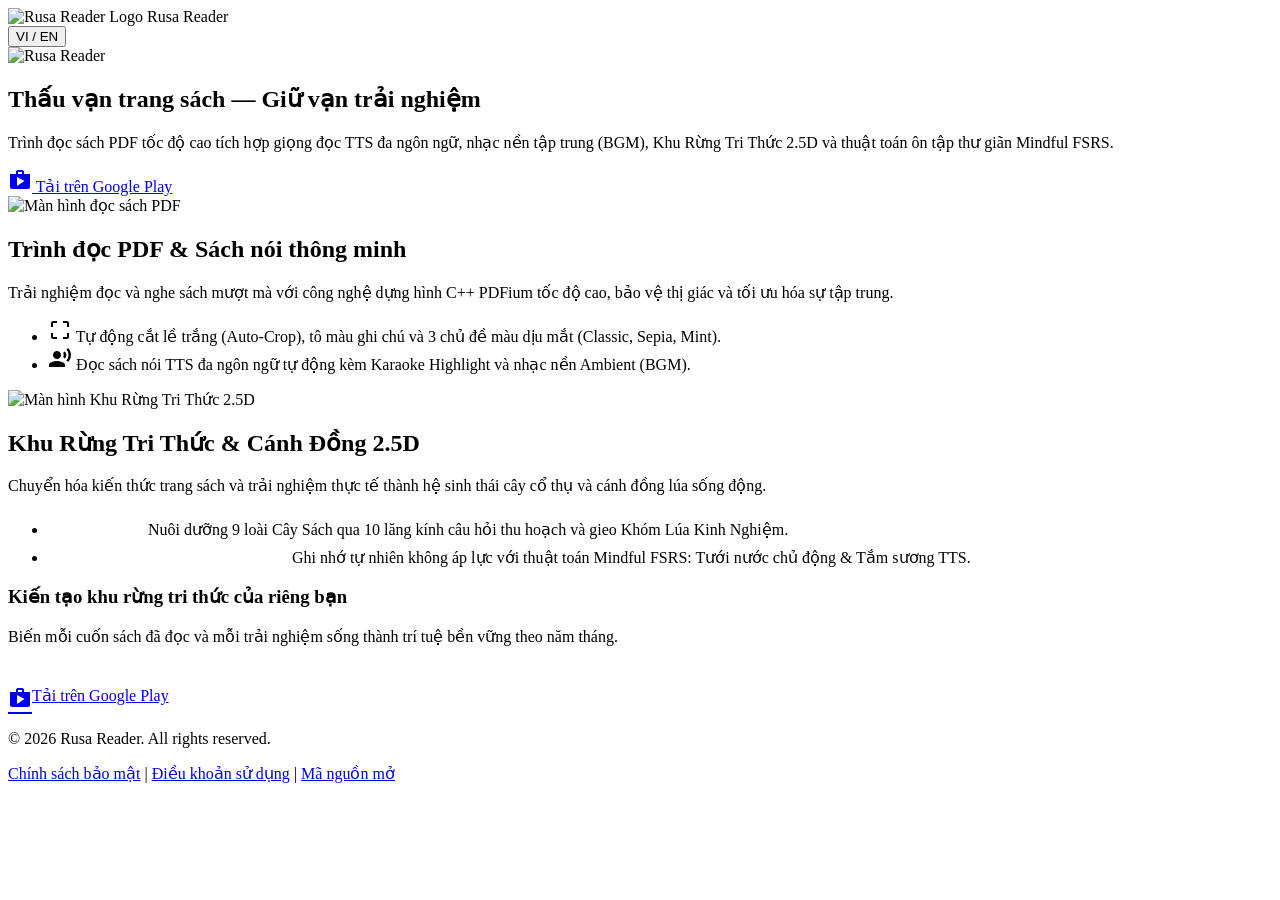
==== index.html @ 5cd7f77a "Create index.html" ====
<!DOCTYPE html>
<html lang="vi">
<head>
    <meta charset="UTF-8">
    <meta name="viewport" content="width=device-width, initial-scale=1.0">
    <meta name="description" content="Rusa Reader - Trình đọc sách PDF thông minh kết hợp TTS đa ngôn ngữ, Khu Rừng Tri Thức 2.5D và thuật toán ghi nhớ Mindful FSRS.">
    <title>Rusa Reader - Thấu vạn trang sách, Giữ vạn trải nghiệm</title>
    <!-- Icon ứng dụng Rusa Reader -->
    <link rel="icon" type="image/png" href="logo.png">
    <link href="https://fonts.googleapis.com/css2?family=Roboto:wght@300;400;500;700&display=swap" rel="stylesheet">
    <link href="https://fonts.googleapis.com/icon?family=Material+Icons" rel="stylesheet">
    <link rel="stylesheet" href="style.css">
</head>
<body>
    <div class="toolbar">
        <div class="toolbar-logo">
            <img src="logo.png" alt="Rusa Reader Logo">
            Rusa Reader
        </div>
        <div class="toolbar-actions">
            <button class="lang-btn" id="langToggle" onclick="toggleLanguage()">VI / EN</button>
        </div>
    </div>

    <section class="hero-section">
        <div class="hero-content">
            <img src="logo.png" alt="Rusa Reader" class="hero-logo">
            <h1 class="hero-slogan" data-i18n="slogan">Thấu vạn trang sách — Giữ vạn trải nghiệm</h1>
            <p class="hero-subtitle" data-i18n="hero_desc">Trình đọc sách PDF tốc độ cao tích hợp giọng đọc TTS đa ngôn ngữ, nhạc nền tập trung (BGM), Khu Rừng Tri Thức 2.5D và thuật toán ôn tập thư giãn Mindful FSRS.</p>
            <a href="https://play.google.com/store/apps/details?id=com.lathedo.rusareader" class="playstore-btn" target="_blank">
                <i class="material-icons">shop</i>
                <span data-i18n="download">Tải trên Google Play</span>
            </a>
        </div>
    </section>

    <section class="feature-section bg-white">
        <div class="container-inner layout-zigzag">
            <div class="feature-visual">
                <div class="mockup-shape">
                    <div class="device-frame">
                        <img src="reader.png" alt="Màn hình đọc sách PDF" title="Giao diện Rusa Reader">
                    </div>
                </div>
            </div>
            <div class="feature-text">
                <h2 class="feature-title" data-i18n="box1_title">Trình đọc PDF & Sách nói thông minh</h2>
                <p class="feature-desc" data-i18n="box1_desc">
                    Trải nghiệm đọc và nghe sách mượt mà với công nghệ dựng hình C++ PDFium tốc độ cao, bảo vệ thị giác và tối ưu hóa sự tập trung.
                </p>
                <ul class="feature-list mt-4">
                    <li>
                        <i class="material-icons accent-icon">crop_free</i>
                        <span data-i18n="icon_crop">Tự động cắt lề trắng (Auto-Crop), tô màu ghi chú và 3 chủ đề màu dịu mắt (Classic, Sepia, Mint).</span>
                    </li>
                    <li>
                        <i class="material-icons accent-icon">record_voice_over</i>
                        <span data-i18n="icon_tts">Đọc sách nói TTS đa ngôn ngữ tự động kèm Karaoke Highlight và nhạc nền Ambient (BGM).</span>
                    </li>
                </ul>
            </div>
        </div>
    </section>

    <section class="feature-section bg-alt">
        <div class="container-inner layout-zigzag reverse">
            <div class="feature-visual">
                <div class="mockup-shape">
                    <div class="device-frame">
                        <img src="forest.png" alt="Màn hình Khu Rừng Tri Thức 2.5D">
                    </div>
                </div>
            </div>
            <div class="feature-text">
                <h2 class="feature-title" data-i18n="box2_title">Khu Rừng Tri Thức & Cánh Đồng 2.5D</h2>
                <p class="feature-desc" data-i18n="box2_desc">
                    Chuyển hóa kiến thức trang sách và trải nghiệm thực tế thành hệ sinh thái cây cổ thụ và cánh đồng lúa sống động.
                </p>
                <ul class="feature-list mt-4">
                    <li>
                        <i class="material-icons accent-icon">park</i>
                        <span data-i18n="icon_forest">Nuôi dưỡng 9 loài Cây Sách qua 10 lăng kính câu hỏi thu hoạch và gieo Khóm Lúa Kinh Nghiệm.</span>
                    </li>
                    <li>
                        <i class="material-icons accent-icon">psychology</i>
                        <span data-i18n="icon_fsrs">Ghi nhớ tự nhiên không áp lực với thuật toán Mindful FSRS: Tưới nước chủ động & Tắm sương TTS.</span>
                    </li>
                </ul>
            </div>
        </div>
    </section>

    <section class="cta-section">
        <div class="super__free">
            <h3 class="super__free-h3" data-i18n="free_title">Kiến tạo khu rừng tri thức của riêng bạn</h3>
            <p class="super__free-description" data-i18n="free_desc">
                Biến mỗi cuốn sách đã đọc và mỗi trải nghiệm sống thành trí tuệ bền vững theo năm tháng.
            </p>
            <a href="https://play.google.com/store/apps/details?id=com.lathedo.rusareader" class="playstore-btn mt-4" target="_blank" style="margin-top: 24px; display: inline-flex;">
                <i class="material-icons">shop</i>
                <span data-i18n="download_cta">Tải trên Google Play</span>
            </a>
        </div>
    </section>

    <div class="footer">
        <p>&copy; 2026 Rusa Reader. All rights reserved.</p>
        <a href="policy_vi.html" id="link-policy" data-i18n="policy">Chính sách bảo mật</a> |
        <a href="terms_vi.html" id="link-terms" data-i18n="terms">Điều khoản sử dụng</a> |
        <a href="licenses_vi.html" id="link-licenses" data-i18n="licenses">Mã nguồn mở</a>
    </div>

    <script src="script.js"></script>
</body>
</html>
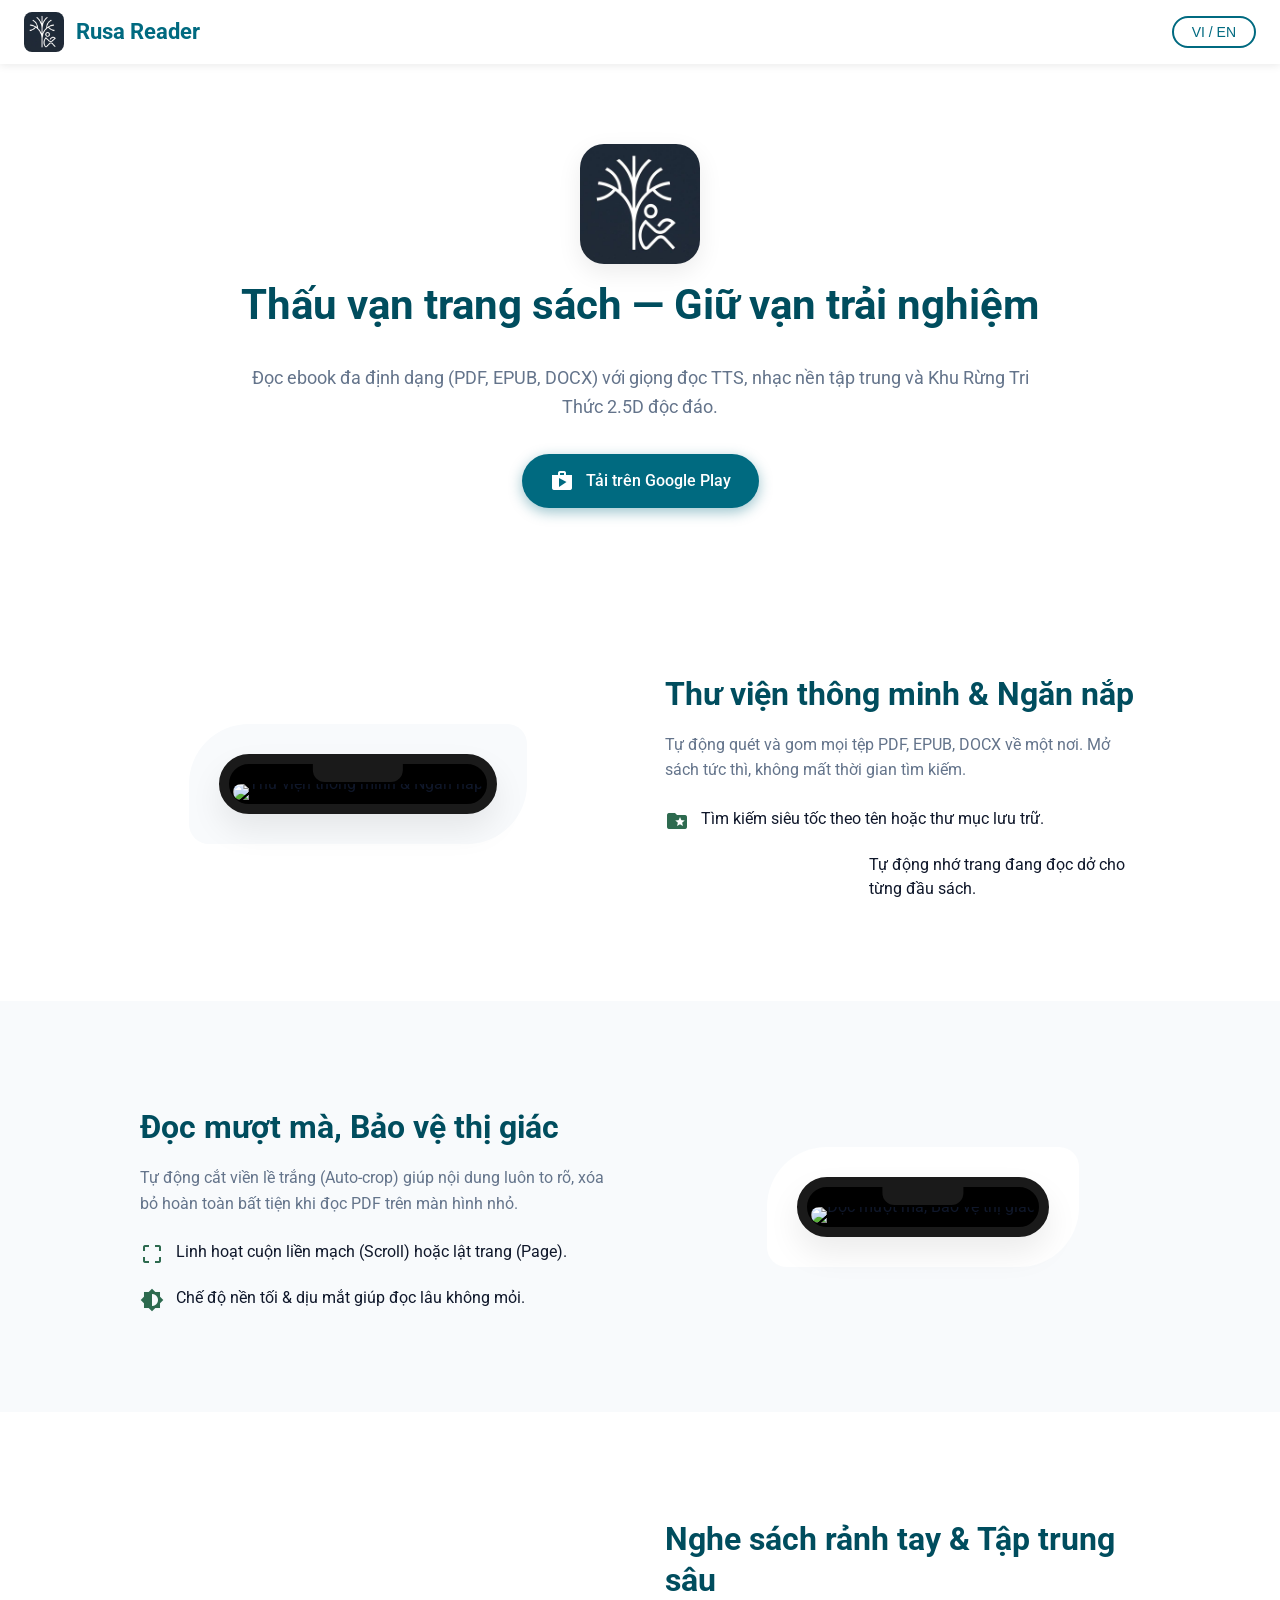
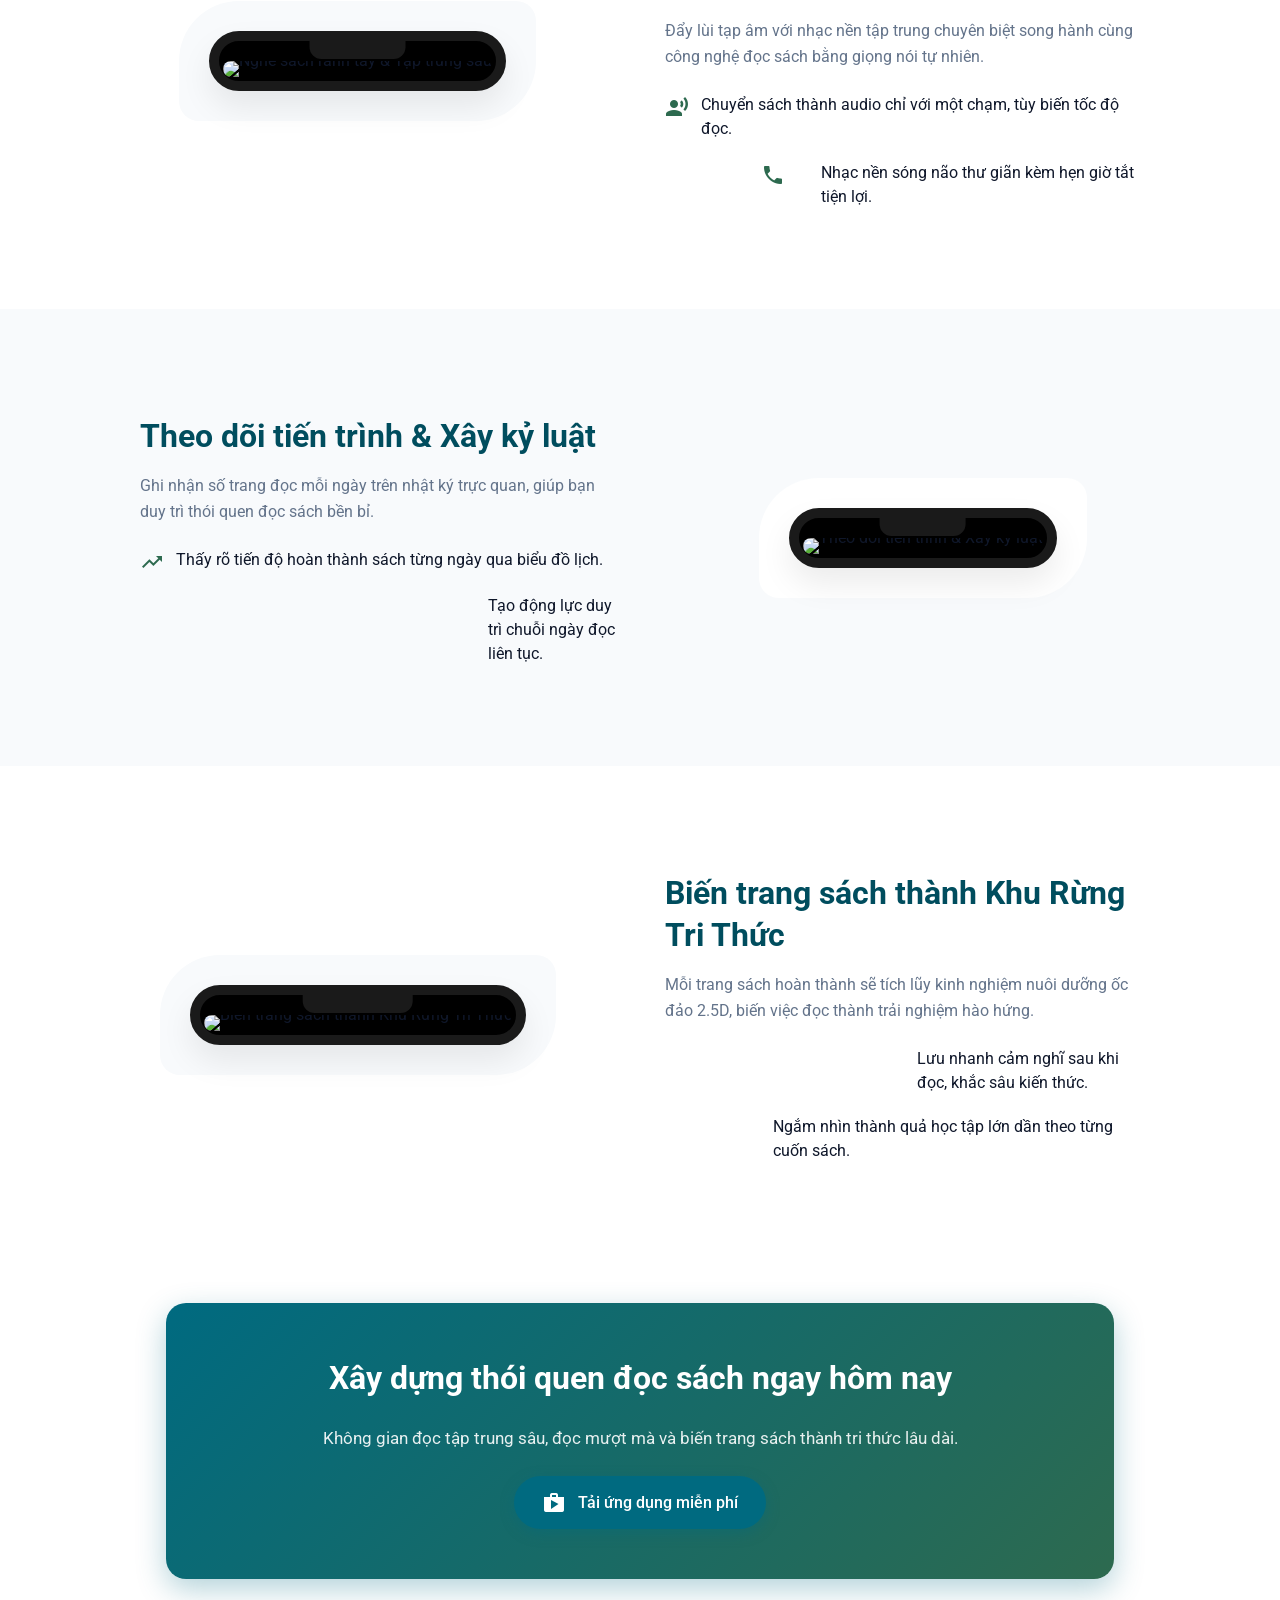
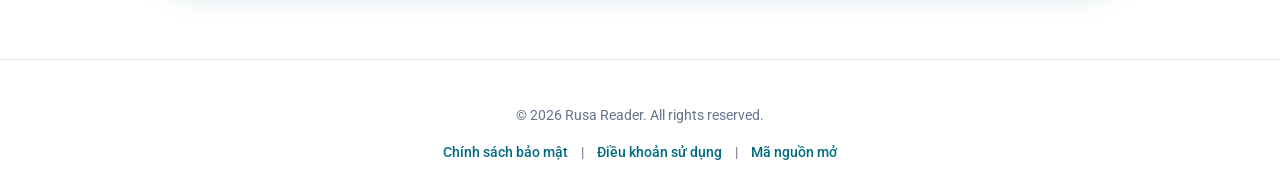
==== commit 8eab1573: "Update index.html" ====
--- a/index.html
+++ b/index.html
@@ -3,113 +3,201 @@
 <head>
     <meta charset="UTF-8">
     <meta name="viewport" content="width=device-width, initial-scale=1.0">
-    <meta name="description" content="Rusa Reader - Trình đọc sách PDF thông minh kết hợp TTS đa ngôn ngữ, Khu Rừng Tri Thức 2.5D và thuật toán ghi nhớ Mindful FSRS.">
+    <meta name="description" content="Rusa Reader - Trình đọc ebook thông minh hỗ trợ PDF, EPUB, DOCX kết hợp TTS, nhạc nền tập trung và Khu Rừng Tri Thức.">
     <title>Rusa Reader - Thấu vạn trang sách, Giữ vạn trải nghiệm</title>
-    <!-- Icon ứng dụng Rusa Reader -->
     <link rel="icon" type="image/png" href="logo.png">
     <link href="https://fonts.googleapis.com/css2?family=Roboto:wght@300;400;500;700&display=swap" rel="stylesheet">
     <link href="https://fonts.googleapis.com/icon?family=Material+Icons" rel="stylesheet">
     <link rel="stylesheet" href="style.css">
 </head>
 <body>
-    <div class="toolbar">
-        <div class="toolbar-logo">
-            <img src="logo.png" alt="Rusa Reader Logo">
-            Rusa Reader
-        </div>
-        <div class="toolbar-actions">
-            <button class="lang-btn" id="langToggle" onclick="toggleLanguage()">VI / EN</button>
-        </div>
-    </div>
-
-    <section class="hero-section">
-        <div class="hero-content">
-            <img src="logo.png" alt="Rusa Reader" class="hero-logo">
-            <h1 class="hero-slogan" data-i18n="slogan">Thấu vạn trang sách — Giữ vạn trải nghiệm</h1>
-            <p class="hero-subtitle" data-i18n="hero_desc">Trình đọc sách PDF tốc độ cao tích hợp giọng đọc TTS đa ngôn ngữ, nhạc nền tập trung (BGM), Khu Rừng Tri Thức 2.5D và thuật toán ôn tập thư giãn Mindful FSRS.</p>
-            <a href="https://play.google.com/store/apps/details?id=com.lathedo.rusareader" class="playstore-btn" target="_blank">
-                <i class="material-icons">shop</i>
-                <span data-i18n="download">Tải trên Google Play</span>
-            </a>
-        </div>
-    </section>
-
-    <section class="feature-section bg-white">
-        <div class="container-inner layout-zigzag">
-            <div class="feature-visual">
-                <div class="mockup-shape">
-                    <div class="device-frame">
-                        <img src="reader.png" alt="Màn hình đọc sách PDF" title="Giao diện Rusa Reader">
-                    </div>
-                </div>
-            </div>
-            <div class="feature-text">
-                <h2 class="feature-title" data-i18n="box1_title">Trình đọc PDF & Sách nói thông minh</h2>
-                <p class="feature-desc" data-i18n="box1_desc">
-                    Trải nghiệm đọc và nghe sách mượt mà với công nghệ dựng hình C++ PDFium tốc độ cao, bảo vệ thị giác và tối ưu hóa sự tập trung.
-                </p>
-                <ul class="feature-list mt-4">
-                    <li>
-                        <i class="material-icons accent-icon">crop_free</i>
-                        <span data-i18n="icon_crop">Tự động cắt lề trắng (Auto-Crop), tô màu ghi chú và 3 chủ đề màu dịu mắt (Classic, Sepia, Mint).</span>
-                    </li>
-                    <li>
-                        <i class="material-icons accent-icon">record_voice_over</i>
-                        <span data-i18n="icon_tts">Đọc sách nói TTS đa ngôn ngữ tự động kèm Karaoke Highlight và nhạc nền Ambient (BGM).</span>
-                    </li>
-                </ul>
-            </div>
-        </div>
-    </section>
-
-    <section class="feature-section bg-alt">
-        <div class="container-inner layout-zigzag reverse">
-            <div class="feature-visual">
-                <div class="mockup-shape">
-                    <div class="device-frame">
-                        <img src="forest.png" alt="Màn hình Khu Rừng Tri Thức 2.5D">
-                    </div>
-                </div>
-            </div>
-            <div class="feature-text">
-                <h2 class="feature-title" data-i18n="box2_title">Khu Rừng Tri Thức & Cánh Đồng 2.5D</h2>
-                <p class="feature-desc" data-i18n="box2_desc">
-                    Chuyển hóa kiến thức trang sách và trải nghiệm thực tế thành hệ sinh thái cây cổ thụ và cánh đồng lúa sống động.
-                </p>
-                <ul class="feature-list mt-4">
-                    <li>
-                        <i class="material-icons accent-icon">park</i>
-                        <span data-i18n="icon_forest">Nuôi dưỡng 9 loài Cây Sách qua 10 lăng kính câu hỏi thu hoạch và gieo Khóm Lúa Kinh Nghiệm.</span>
-                    </li>
-                    <li>
-                        <i class="material-icons accent-icon">psychology</i>
-                        <span data-i18n="icon_fsrs">Ghi nhớ tự nhiên không áp lực với thuật toán Mindful FSRS: Tưới nước chủ động & Tắm sương TTS.</span>
-                    </li>
-                </ul>
-            </div>
-        </div>
-    </section>
-
-    <section class="cta-section">
-        <div class="super__free">
-            <h3 class="super__free-h3" data-i18n="free_title">Kiến tạo khu rừng tri thức của riêng bạn</h3>
-            <p class="super__free-description" data-i18n="free_desc">
-                Biến mỗi cuốn sách đã đọc và mỗi trải nghiệm sống thành trí tuệ bền vững theo năm tháng.
-            </p>
-            <a href="https://play.google.com/store/apps/details?id=com.lathedo.rusareader" class="playstore-btn mt-4" target="_blank" style="margin-top: 24px; display: inline-flex;">
-                <i class="material-icons">shop</i>
-                <span data-i18n="download_cta">Tải trên Google Play</span>
-            </a>
-        </div>
-    </section>
-
-    <div class="footer">
-        <p>&copy; 2026 Rusa Reader. All rights reserved.</p>
-        <a href="policy_vi.html" id="link-policy" data-i18n="policy">Chính sách bảo mật</a> |
-        <a href="terms_vi.html" id="link-terms" data-i18n="terms">Điều khoản sử dụng</a> |
-        <a href="licenses_vi.html" id="link-licenses" data-i18n="licenses">Mã nguồn mở</a>
-    </div>
-
-    <script src="script.js"></script>
+<div class="toolbar">
+    <div class="toolbar-logo">
+        <img src="logo.png" alt="Rusa Reader Logo">
+        Rusa Reader
+    </div>
+    <div class="toolbar-actions">
+        <button class="lang-btn" id="langToggle" onclick="toggleLanguage()">VI / EN</button>
+    </div>
+</div>
+
+<section class="hero-section">
+    <div class="hero-content">
+        <img src="logo.png" alt="Rusa Reader" class="hero-logo">
+        <h1 class="hero-slogan" data-i18n="slogan">Thấu vạn trang sách — Giữ vạn trải nghiệm</h1>
+        <p class="hero-subtitle" data-i18n="hero_desc">Đọc ebook đa định dạng (PDF, EPUB, DOCX) với giọng đọc TTS, nhạc nền tập trung và Khu Rừng Tri Thức 2.5D độc đáo.</p>
+        <a href="https://play.google.com/store/apps/details?id=com.lathedo.rusareader" class="playstore-btn" target="_blank">
+            <i class="material-icons">shop</i>
+            <span data-i18n="download">Tải trên Google Play</span>
+        </a>
+    </div>
+</section>
+
+<!-- Tính năng 1: Quản lý thư viện -->
+<section class="feature-section bg-white">
+    <div class="container-inner layout-zigzag">
+        <div class="feature-visual">
+            <div class="mockup-shape">
+                <div class="device-frame">
+                    <img src="folder.png" alt="Thư viện thông minh & Ngăn nắp" title="Quản lý thư viện">
+                </div>
+            </div>
+        </div>
+        <div class="feature-text">
+            <h2 class="feature-title" data-i18n="feat1_title">Thư viện thông minh & Ngăn nắp</h2>
+            <p class="feature-desc" data-i18n="feat1_desc">
+                Tự động quét và gom mọi tệp PDF, EPUB, DOCX về một nơi. Mở sách tức thì, không mất thời gian tìm kiếm.
+            </p>
+            <ul class="feature-list mt-4">
+                <li>
+                    <i class="material-icons accent-icon">folder_special</i>
+                    <span data-i18n="feat1_list1">Tìm kiếm siêu tốc theo tên hoặc thư mục lưu trữ.</span>
+                </li>
+                <li>
+                    <i class="material-icons accent-icon">category</i>
+                    <span data-i18n="feat1_list2">Tự động nhớ trang đang đọc dở cho từng đầu sách.</span>
+                </li>
+            </ul>
+        </div>
+    </div>
+</section>
+
+<!-- Tính năng 2: Trải nghiệm đọc -->
+<section class="feature-section bg-alt">
+    <div class="container-inner layout-zigzag reverse">
+        <div class="feature-visual">
+            <div class="mockup-shape">
+                <div class="device-frame">
+                    <img src="filter.png" alt="Đọc mượt mà, Bảo vệ thị giác" title="Trải nghiệm đọc">
+                </div>
+            </div>
+        </div>
+        <div class="feature-text">
+            <h2 class="feature-title" data-i18n="feat2_title">Đọc mượt mà, Bảo vệ thị giác</h2>
+            <p class="feature-desc" data-i18n="feat2_desc">
+                Tự động cắt viền lề trắng (Auto-crop) giúp nội dung luôn to rõ, xóa bỏ hoàn toàn bất tiện khi đọc PDF trên màn hình nhỏ.
+            </p>
+            <ul class="feature-list mt-4">
+                <li>
+                    <i class="material-icons accent-icon">crop_free</i>
+                    <span data-i18n="feat2_list1">Linh hoạt cuộn liền mạch (Scroll) hoặc lật trang (Page).</span>
+                </li>
+                <li>
+                    <i class="material-icons accent-icon">brightness_6</i>
+                    <span data-i18n="feat2_list2">Chế độ nền tối & dịu mắt giúp đọc lâu không mỏi.</span>
+                </li>
+            </ul>
+        </div>
+    </div>
+</section>
+
+<!-- Tính năng 3: Nhạc nền & TTS -->
+<section class="feature-section bg-white">
+    <div class="container-inner layout-zigzag">
+        <div class="feature-visual">
+            <div class="mockup-shape">
+                <div class="device-frame">
+                    <img src="TTS.png" alt="Nghe sách rảnh tay & Tập trung sâu" title="Đọc sách và Nhạc nền">
+                </div>
+            </div>
+        </div>
+        <div class="feature-text">
+            <h2 class="feature-title" data-i18n="feat3_title">Nghe sách rảnh tay & Tập trung sâu</h2>
+            <p class="feature-desc" data-i18n="feat3_desc">
+                Đẩy lùi tạp âm với nhạc nền tập trung chuyên biệt song hành cùng công nghệ đọc sách bằng giọng nói tự nhiên.
+            </p>
+            <ul class="feature-list mt-4">
+                <li>
+                    <i class="material-icons accent-icon">record_voice_over</i>
+                    <span data-i18n="feat3_list1">Chuyển sách thành audio chỉ với một chạm, tùy biến tốc độ đọc.</span>
+                </li>
+                <li>
+                    <i class="material-icons accent-icon">headphones</i>
+                    <span data-i18n="feat3_list2">Nhạc nền sóng não thư giãn kèm hẹn giờ tắt tiện lợi.</span>
+                </li>
+            </ul>
+        </div>
+    </div>
+</section>
+
+<!-- Tính năng 4: Lịch đọc -->
+<section class="feature-section bg-alt">
+    <div class="container-inner layout-zigzag reverse">
+        <div class="feature-visual">
+            <div class="mockup-shape">
+                <div class="device-frame">
+                    <img src="calendar.png" alt="Theo dõi tiến trình & Xây kỷ luật" title="Lịch đọc">
+                </div>
+            </div>
+        </div>
+        <div class="feature-text">
+            <h2 class="feature-title" data-i18n="feat4_title">Theo dõi tiến trình & Xây kỷ luật</h2>
+            <p class="feature-desc" data-i18n="feat4_desc">
+                Ghi nhận số trang đọc mỗi ngày trên nhật ký trực quan, giúp bạn duy trì thói quen đọc sách bền bỉ.
+            </p>
+            <ul class="feature-list mt-4">
+                <li>
+                    <i class="material-icons accent-icon">trending_up</i>
+                    <span data-i18n="feat4_list1">Thấy rõ tiến độ hoàn thành sách từng ngày qua biểu đồ lịch.</span>
+                </li>
+                <li>
+                    <i class="material-icons accent-icon">calendar_month</i>
+                    <span data-i18n="feat4_list2">Tạo động lực duy trì chuỗi ngày đọc liên tục.</span>
+                </li>
+            </ul>
+        </div>
+    </div>
+</section>
+
+<!-- Tính năng 5: Gamification -->
+<section class="feature-section bg-white">
+    <div class="container-inner layout-zigzag">
+        <div class="feature-visual">
+            <div class="mockup-shape">
+                <div class="device-frame">
+                    <img src="forest.png" alt="Biến trang sách thành Khu Rừng Tri Thức" title="Gamification">
+                </div>
+            </div>
+        </div>
+        <div class="feature-text">
+            <h2 class="feature-title" data-i18n="feat5_title">Biến trang sách thành Khu Rừng Tri Thức</h2>
+            <p class="feature-desc" data-i18n="feat5_desc">
+                Mỗi trang sách hoàn thành sẽ tích lũy kinh nghiệm nuôi dưỡng ốc đảo 2.5D, biến việc đọc thành trải nghiệm hào hứng.
+            </p>
+            <ul class="feature-list mt-4">
+                <li>
+                    <i class="material-icons accent-icon">psychology</i>
+                    <span data-i18n="feat5_list1">Lưu nhanh cảm nghĩ sau khi đọc, khắc sâu kiến thức.</span>
+                </li>
+                <li>
+                    <i class="material-icons accent-icon">park</i>
+                    <span data-i18n="feat5_list2">Ngắm nhìn thành quả học tập lớn dần theo từng cuốn sách.</span>
+                </li>
+            </ul>
+        </div>
+    </div>
+</section>
+
+<section class="cta-section">
+    <div class="super__free">
+        <h3 class="super__free-h3" data-i18n="free_title">Xây dựng thói quen đọc sách ngay hôm nay</h3>
+        <p class="super__free-description" data-i18n="free_desc">
+            Không gian đọc tập trung sâu, đọc mượt mà và biến trang sách thành tri thức lâu dài.
+        </p>
+        <a href="https://play.google.com/store/apps/details?id=com.lathedo.rusareader" class="playstore-btn mt-4" target="_blank" style="margin-top: 24px; display: inline-flex;">
+            <i class="material-icons">shop</i>
+            <span data-i18n="download_cta">Tải ứng dụng miễn phí</span>
+        </a>
+    </div>
+</section>
+
+<div class="footer">
+    <p>&copy; 2026 Rusa Reader. All rights reserved.</p>
+    <a href="policy_vi.html" id="link-policy" data-i18n="policy">Chính sách bảo mật</a> |
+    <a href="terms_vi.html" id="link-terms" data-i18n="terms">Điều khoản sử dụng</a> |
+    <a href="licenses_vi.html" id="link-licenses" data-i18n="licenses">Mã nguồn mở</a>
+</div>
+
+<script src="script.js"></script>
 </body>
 </html>
--- a/style.css
+++ b/style.css
@@ -0,0 +1,343 @@
+/* --- Hệ thống Biến số Màu sắc (Chế độ Sáng - Light Mode) --- */
+:root {
+    --primary-color: #006A80; /* Màu chủ đạo của Rusa Reader */
+    --primary-dark: #004D5E;
+    --accent-color: #2D6A4F;  /* Màu xanh cây lá Khu Rừng Tri Thức */
+    --cta-color: #006A80;
+    --cta-hover: #004D5E;
+    
+    /* Màu nền & Chữ */
+    --text-main: #0F172A;
+    --text-light: #64748B;
+    --bg-white: #FFFFFF;
+    --section-bg-alt: #F8FAFC;
+    --toolbar-bg: #FFFFFF;
+    --card-bg: #FFFFFF;
+    --border-color: #E2E8F0;
+    --shadow-color: rgba(0, 0, 0, 0.08);
+}
+
+/* --- Chế độ Tối (Dark Mode Tự động theo hệ thống) --- */
+@media (prefers-color-scheme: dark) {
+    :root {
+        --primary-color: #38BDF8;
+        --primary-dark: #7DD3FC;
+        --accent-color: #52B788;
+        --cta-color: #0284C7;
+        --cta-hover: #0369A1;
+        --text-main: #F8FAFC;
+        --text-light: #94A3B8;
+        --bg-white: #0F172A;
+        --section-bg-alt: #1E293B;
+        --toolbar-bg: #0F172A;
+        --card-bg: #1E293B;
+        --border-color: #334155;
+        --shadow-color: rgba(0, 0, 0, 0.4);
+    }
+}
+
+body {
+    font-family: 'Roboto', sans-serif;
+    margin: 0;
+    padding: 0;
+    background-color: var(--bg-white);
+    color: var(--text-main);
+    padding-top: 64px;
+    line-height: 1.6;
+}
+
+/* --- Thanh điều hướng Toolbar --- */
+.toolbar {
+    position: fixed;
+    top: 0;
+    left: 0;
+    width: 100%;
+    height: 64px;
+    background-color: var(--toolbar-bg);
+    box-shadow: 0 2px 8px var(--shadow-color);
+    display: flex;
+    justify-content: space-between;
+    align-items: center;
+    padding: 0 24px;
+    box-sizing: border-box;
+    z-index: 1000;
+}
+
+.toolbar-logo {
+    display: flex;
+    align-items: center;
+    gap: 12px;
+    font-weight: 700;
+    font-size: 22px;
+    color: var(--primary-color);
+}
+
+.toolbar-logo img {
+    height: 40px;
+    width: auto;
+    border-radius: 8px;
+}
+
+.toolbar-actions {
+    display: flex;
+    align-items: center;
+    gap: 12px;
+}
+
+/* Nút chuyển đổi ngôn ngữ */
+.lang-btn {
+    background-color: transparent;
+    border: 2px solid var(--primary-color);
+    color: var(--primary-color);
+    padding: 6px 18px;
+    border-radius: 24px;
+    cursor: pointer;
+    font-weight: 500;
+    font-size: 14px;
+    transition: all 0.3s ease;
+}
+
+.lang-btn:hover {
+    background-color: var(--primary-color);
+    color: #FFFFFF;
+}
+
+/* --- Hero Section --- */
+.hero-section {
+    text-align: center;
+    padding: 80px 20px 60px;
+    background-color: var(--bg-white);
+}
+
+.hero-content {
+    max-width: 800px;
+    margin: 0 auto;
+    display: flex;
+    flex-direction: column;
+    align-items: center;
+}
+
+.hero-logo {
+    width: 120px;
+    margin-bottom: 16px;
+    border-radius: 24px;
+    box-shadow: 0 8px 24px var(--shadow-color);
+}
+
+.hero-slogan {
+    font-size: 42px;
+    font-weight: 700;
+    margin: 0 0 16px 0;
+    color: var(--primary-dark);
+    line-height: 1.2;
+}
+
+.hero-subtitle {
+    font-size: 18px;
+    color: var(--text-light);
+    margin-bottom: 32px;
+    line-height: 1.6;
+}
+
+/* Nút tải Google Play Store */
+.playstore-btn {
+    display: inline-flex;
+    align-items: center;
+    gap: 12px;
+    background-color: var(--cta-color);
+    color: #FFFFFF;
+    padding: 14px 28px;
+    border-radius: 28px;
+    text-decoration: none;
+    font-weight: 500;
+    font-size: 16px;
+    box-shadow: 0 4px 14px rgba(0, 106, 128, 0.4);
+    transition: all 0.3s cubic-bezier(0.25, 0.8, 0.25, 1);
+}
+
+.playstore-btn:hover {
+    background-color: var(--cta-hover);
+    box-shadow: 0 6px 20px rgba(0, 106, 128, 0.6);
+    transform: translateY(-2px);
+}
+
+/* --- Khung tính năng Bố cục Zig-Zag --- */
+.feature-section {
+    padding: 80px 20px;
+}
+
+.bg-white {
+    background-color: var(--bg-white);
+}
+
+.bg-alt {
+    background-color: var(--section-bg-alt);
+}
+
+.container-inner {
+    max-width: 1040px;
+    margin: 0 auto;
+    display: flex;
+    flex-direction: column;
+    align-items: center;
+    gap: 50px;
+}
+
+@media (min-width: 800px) {
+    .container-inner.layout-zigzag {
+        flex-direction: row;
+        justify-content: space-between;
+        align-items: center;
+    }
+    .container-inner.reverse {
+        flex-direction: row-reverse;
+    }
+    .feature-visual {
+        flex: 1;
+        display: flex;
+        justify-content: center;
+    }
+    .feature-text {
+        flex: 1;
+        padding: 0 20px;
+    }
+}
+
+/* --- Khung Mockup Thiết bị --- */
+.mockup-shape {
+    background: var(--section-bg-alt);
+    border-radius: 60px 20px 60px 20px;
+    padding: 30px;
+    display: inline-flex;
+    justify-content: center;
+}
+
+.bg-alt .mockup-shape {
+    background: var(--bg-white);
+}
+
+.device-frame {
+    border: 10px solid #1A1A1A;
+    border-radius: 36px;
+    box-shadow: inset 0 0 0 4px #000000, 0 16px 32px var(--shadow-color);
+    background: #000000;
+    display: inline-block;
+    position: relative;
+    line-height: 0;
+    padding-top: 20px; 
+    padding-bottom: 4px; 
+}
+
+.device-frame::before {
+    content: '';
+    position: absolute;
+    top: 0;
+    left: 50%;
+    transform: translateX(-50%);
+    width: 35%; 
+    height: 18px; 
+    background: #1A1A1A;
+    border-bottom-left-radius: 12px;
+    border-bottom-right-radius: 12px;
+    z-index: 10;
+}
+
+.device-frame img {
+    max-height: 520px;
+    width: auto;
+    display: block;
+    border-radius: 16px; 
+    margin: 0 4px; 
+}
+
+/* --- Typography Chi tiết Tính năng --- */
+.feature-title {
+    font-size: 32px;
+    font-weight: 700;
+    color: var(--primary-dark);
+    margin-bottom: 16px;
+    line-height: 1.3;
+}
+
+.feature-desc {
+    font-size: 16px;
+    color: var(--text-light);
+    margin-bottom: 24px;
+    line-height: 1.6;
+}
+
+.mt-4 {
+    margin-top: 24px;
+}
+
+.feature-list {
+    list-style: none;
+    padding: 0;
+    margin: 0;
+}
+
+.feature-list li {
+    display: flex;
+    align-items: flex-start;
+    gap: 12px;
+    margin-bottom: 20px;
+    line-height: 1.5;
+}
+
+.accent-icon {
+    color: var(--accent-color);
+    font-size: 24px;
+    margin-top: 2px;
+}
+
+/* --- Kêu gọi hành động (CTA Section) --- */
+.cta-section {
+    padding: 40px 20px 80px;
+    background-color: var(--bg-white);
+}
+
+.super__free {
+    max-width: 900px;
+    margin: 0 auto;
+    background: linear-gradient(135deg, #006A80, #2D6A4F);
+    color: #FFFFFF;
+    padding: 50px 24px;
+    border-radius: 20px;
+    text-align: center;
+    box-shadow: 0 10px 30px rgba(0, 106, 128, 0.3);
+}
+
+.super__free-h3 {
+    font-size: 32px;
+    margin: 0 0 20px 0;
+}
+
+.super__free-description {
+    font-size: 17px;
+    line-height: 1.6;
+    max-width: 650px;
+    margin: 0 auto;
+    opacity: 0.9;
+}
+
+/* --- Chân trang (Footer) --- */
+.footer {
+    text-align: center;
+    padding: 30px 20px;
+    border-top: 1px solid var(--border-color);
+    font-size: 14px;
+    color: var(--text-light);
+    background-color: var(--bg-white);
+}
+
+.footer a {
+    color: var(--primary-color);
+    text-decoration: none;
+    margin: 0 10px;
+    font-weight: 500;
+    transition: color 0.2s;
+}
+
+.footer a:hover {
+    color: var(--accent-color);
+}
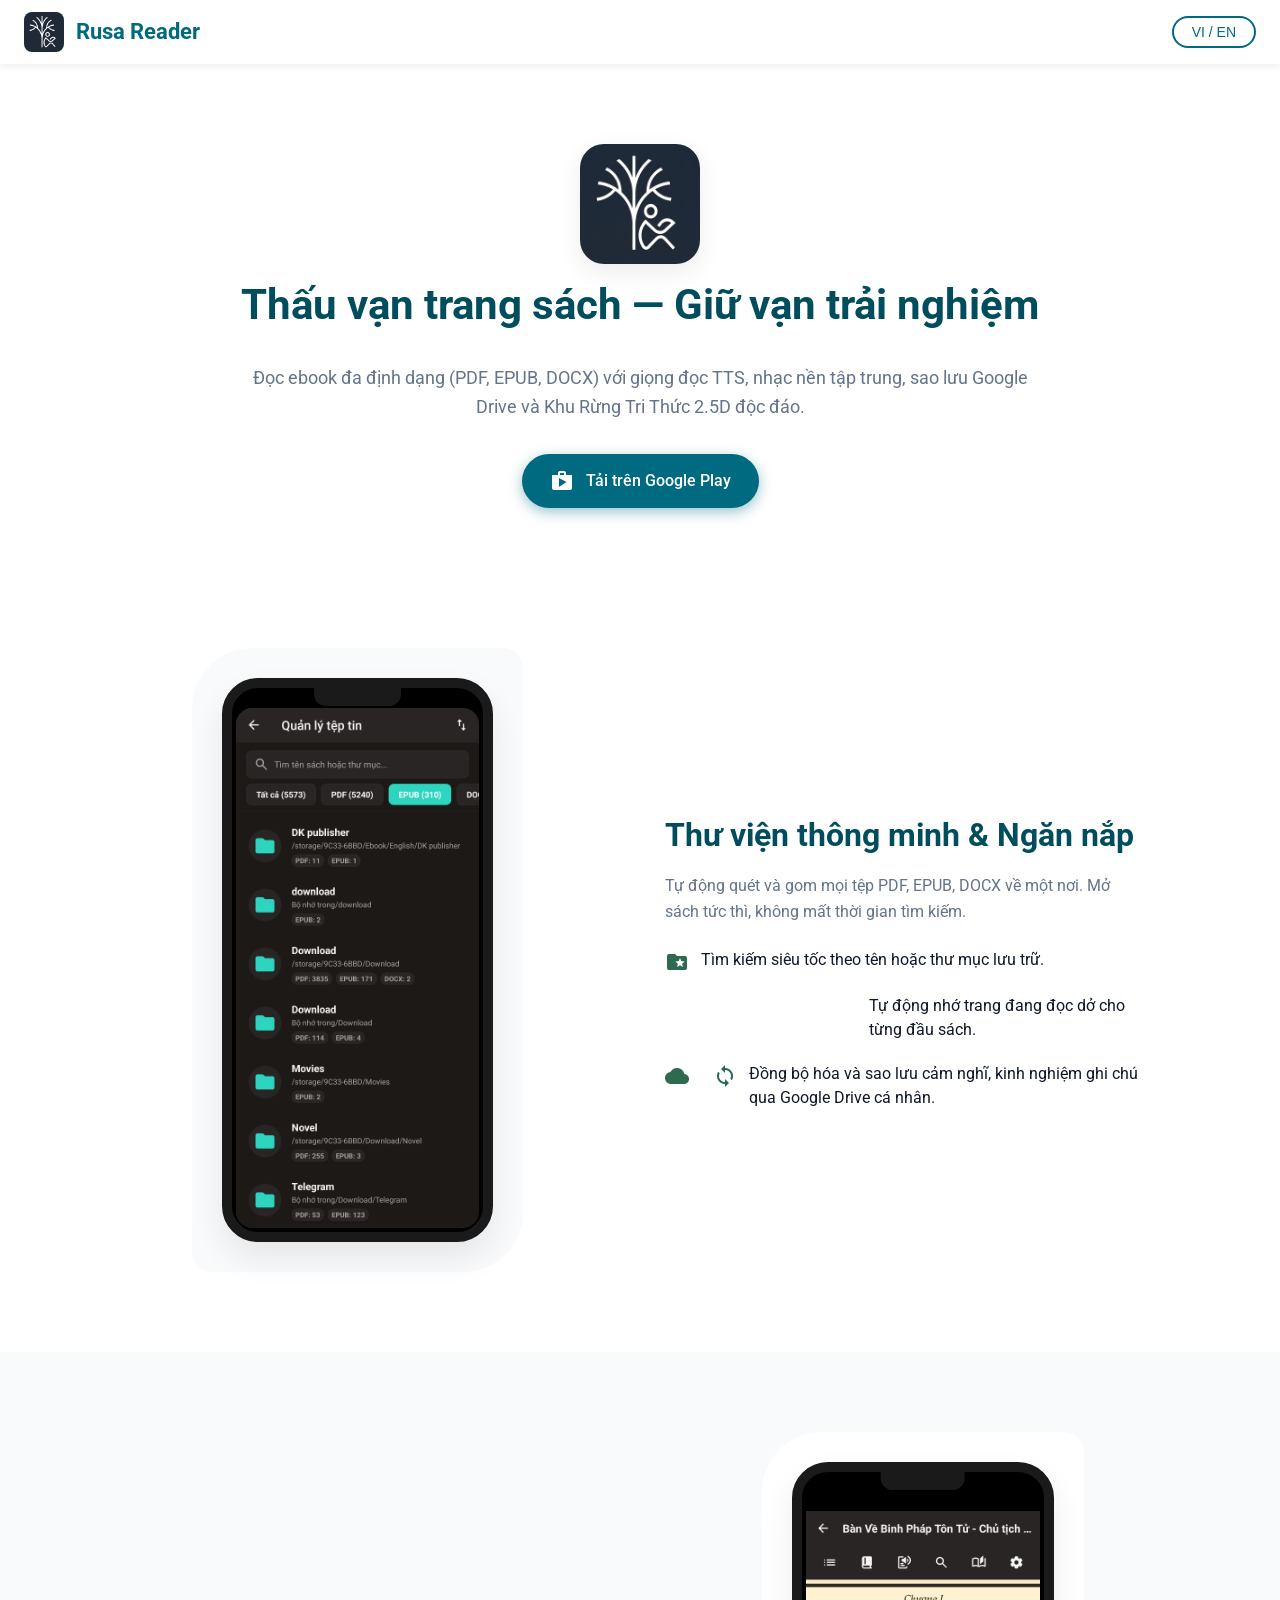
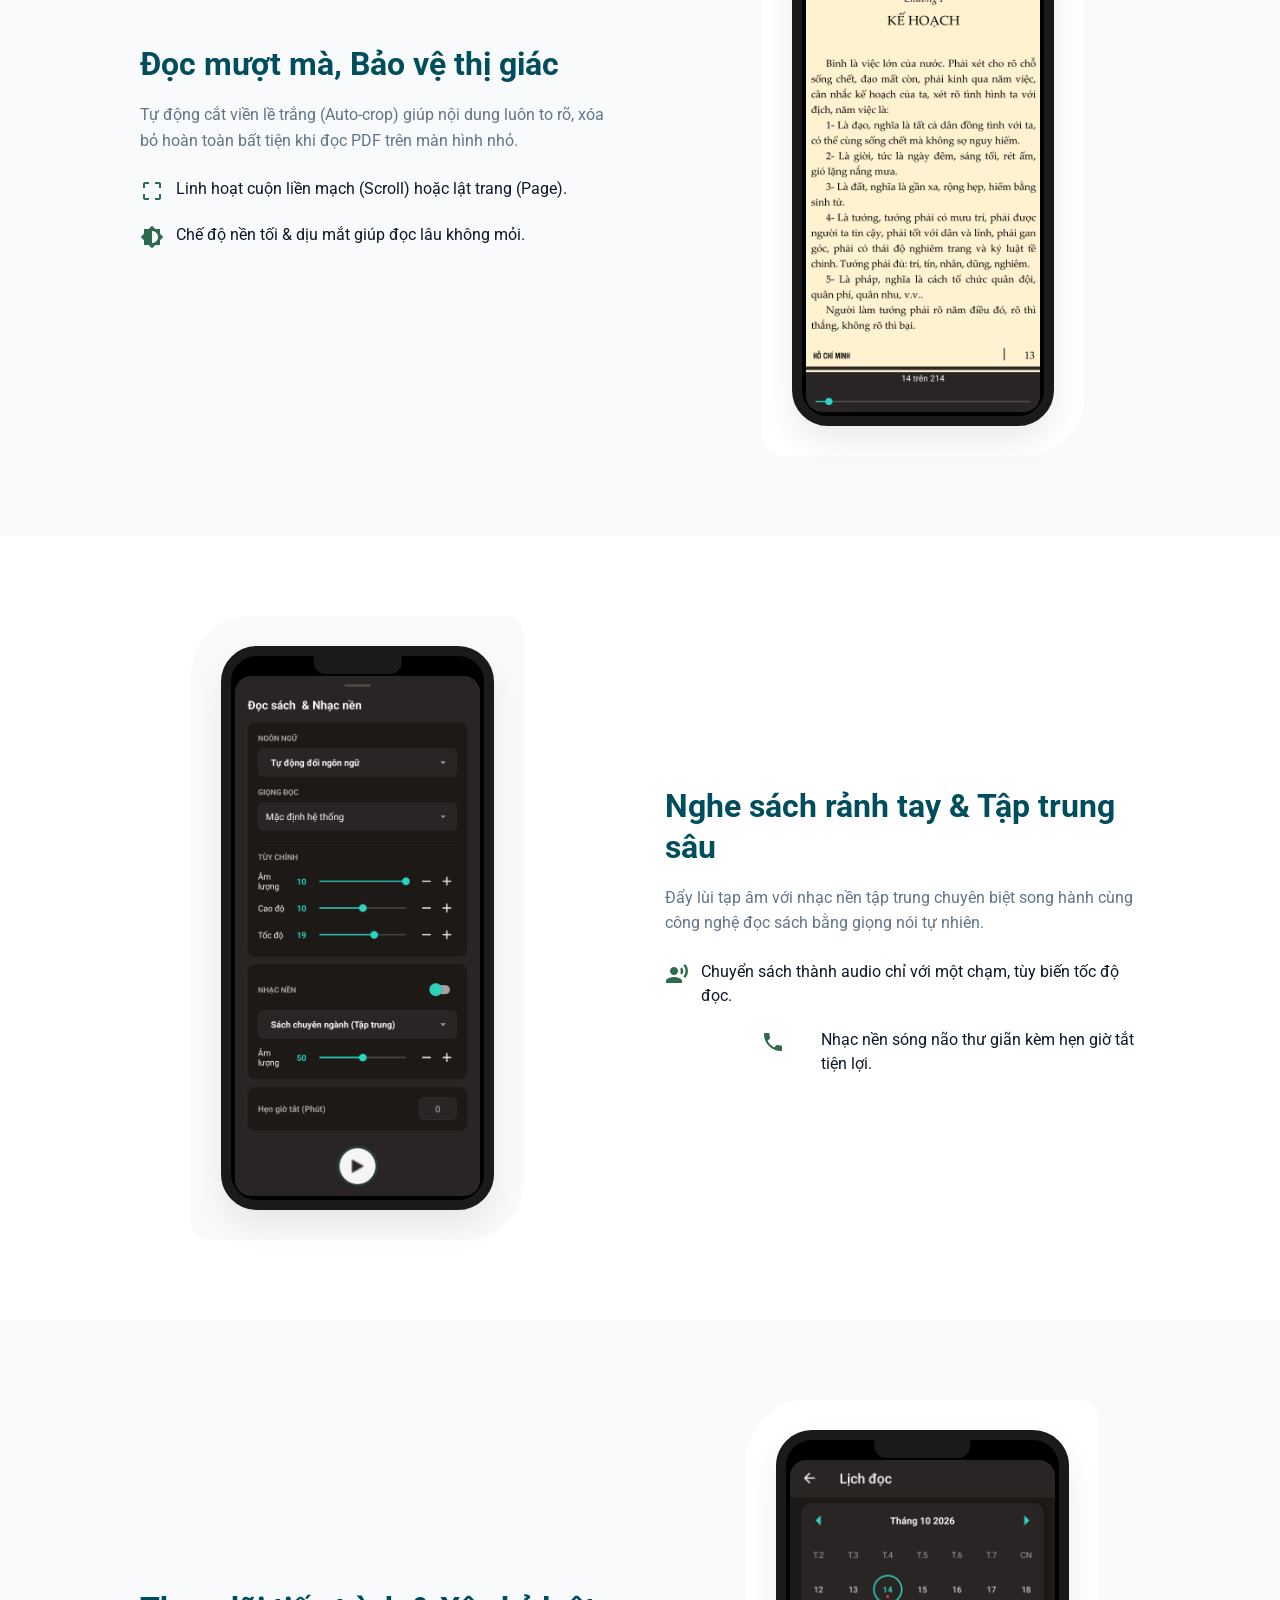
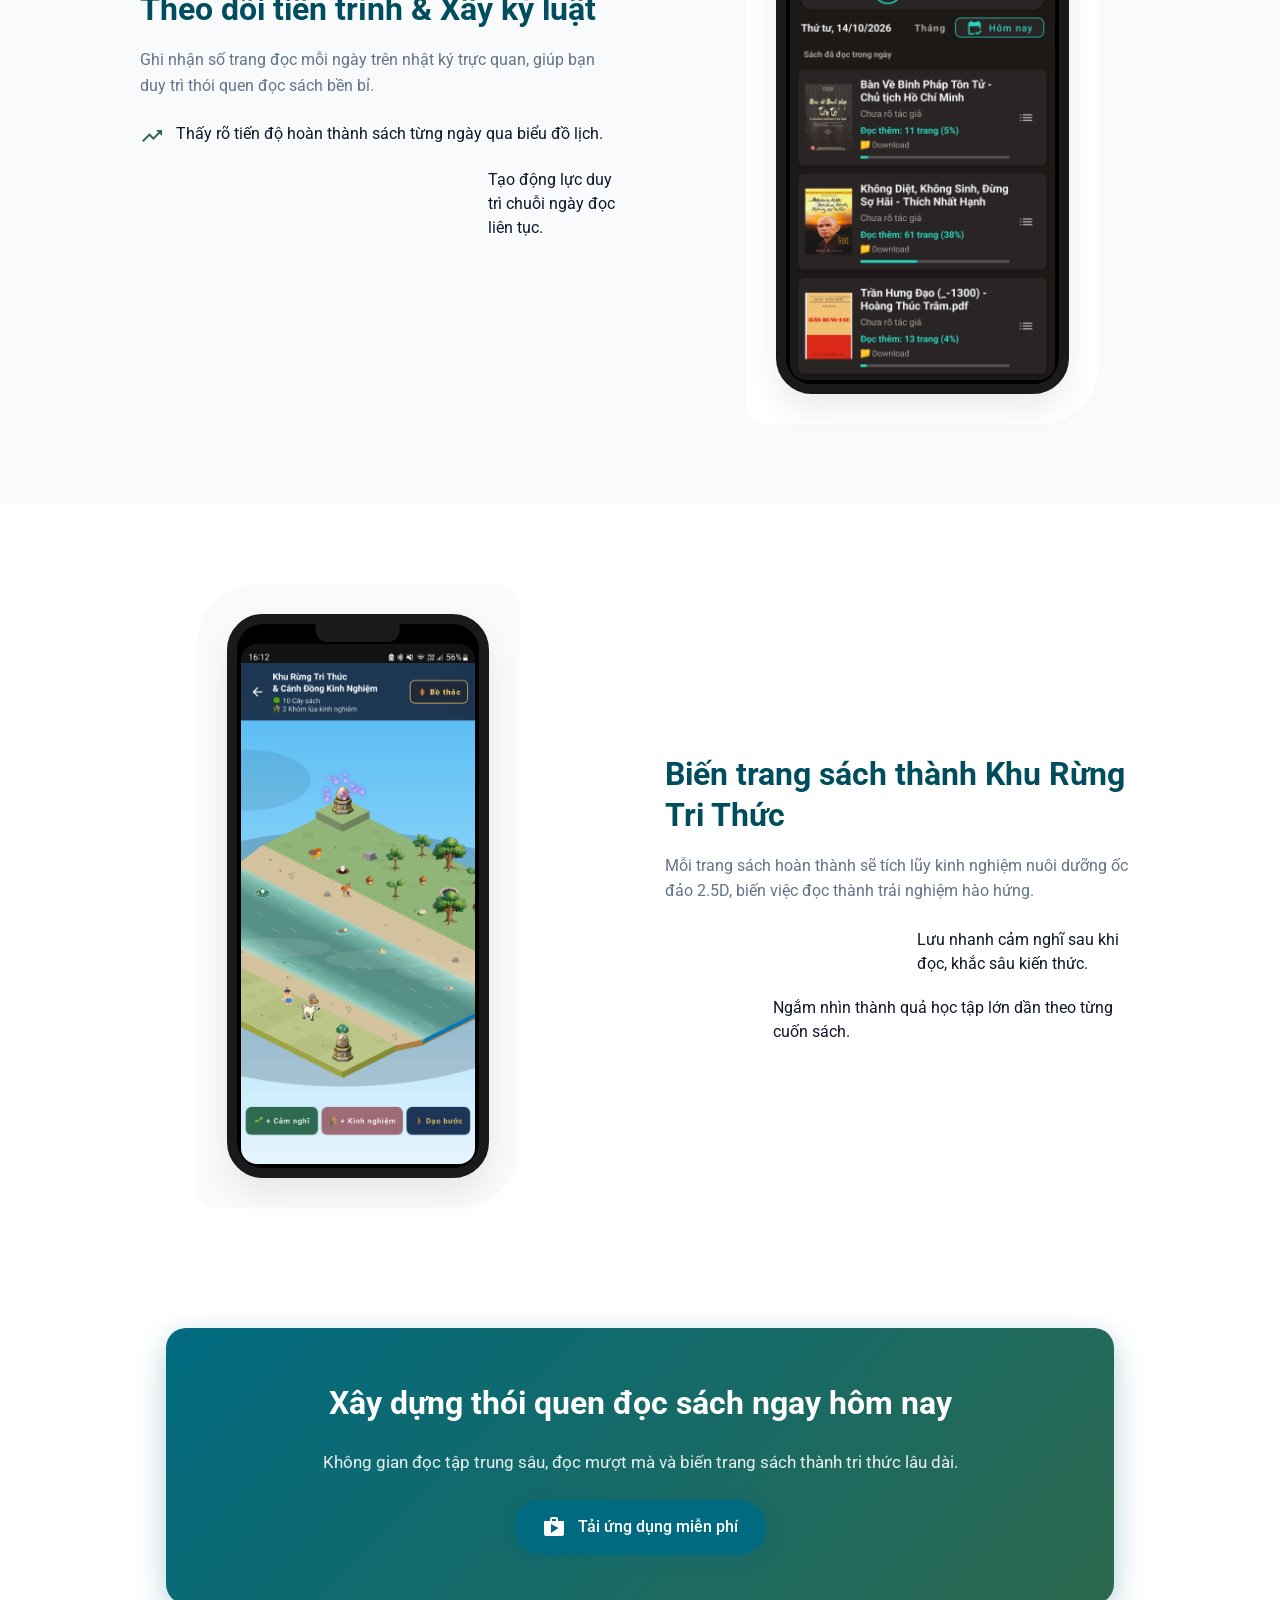
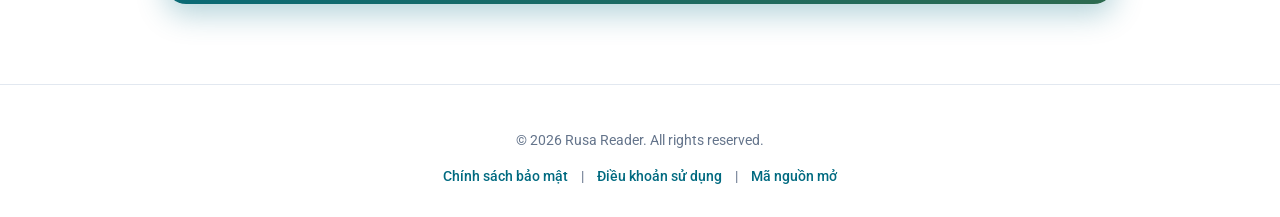
==== commit d72193e3: "Update index.html" ====
--- a/index.html
+++ b/index.html
@@ -25,7 +25,7 @@
     <div class="hero-content">
         <img src="logo.png" alt="Rusa Reader" class="hero-logo">
         <h1 class="hero-slogan" data-i18n="slogan">Thấu vạn trang sách — Giữ vạn trải nghiệm</h1>
-        <p class="hero-subtitle" data-i18n="hero_desc">Đọc ebook đa định dạng (PDF, EPUB, DOCX) với giọng đọc TTS, nhạc nền tập trung và Khu Rừng Tri Thức 2.5D độc đáo.</p>
+        <p class="hero-subtitle" data-i18n="hero_desc">Đọc ebook đa định dạng (PDF, EPUB, DOCX) với giọng đọc TTS, nhạc nền tập trung, sao lưu Google Drive và Khu Rừng Tri Thức 2.5D độc đáo.</p>
         <a href="https://play.google.com/store/apps/details?id=com.lathedo.rusareader" class="playstore-btn" target="_blank">
             <i class="material-icons">shop</i>
             <span data-i18n="download">Tải trên Google Play</span>
@@ -56,6 +56,10 @@
                 <li>
                     <i class="material-icons accent-icon">category</i>
                     <span data-i18n="feat1_list2">Tự động nhớ trang đang đọc dở cho từng đầu sách.</span>
+                </li>
+                <li>
+                    <i class="material-icons accent-icon">cloud_sync</i>
+                    <span data-i18n="feat1_list3">Đồng bộ hóa và sao lưu cảm nghĩ, kinh nghiệm ghi chú qua Google Drive cá nhân.</span>
                 </li>
             </ul>
         </div>
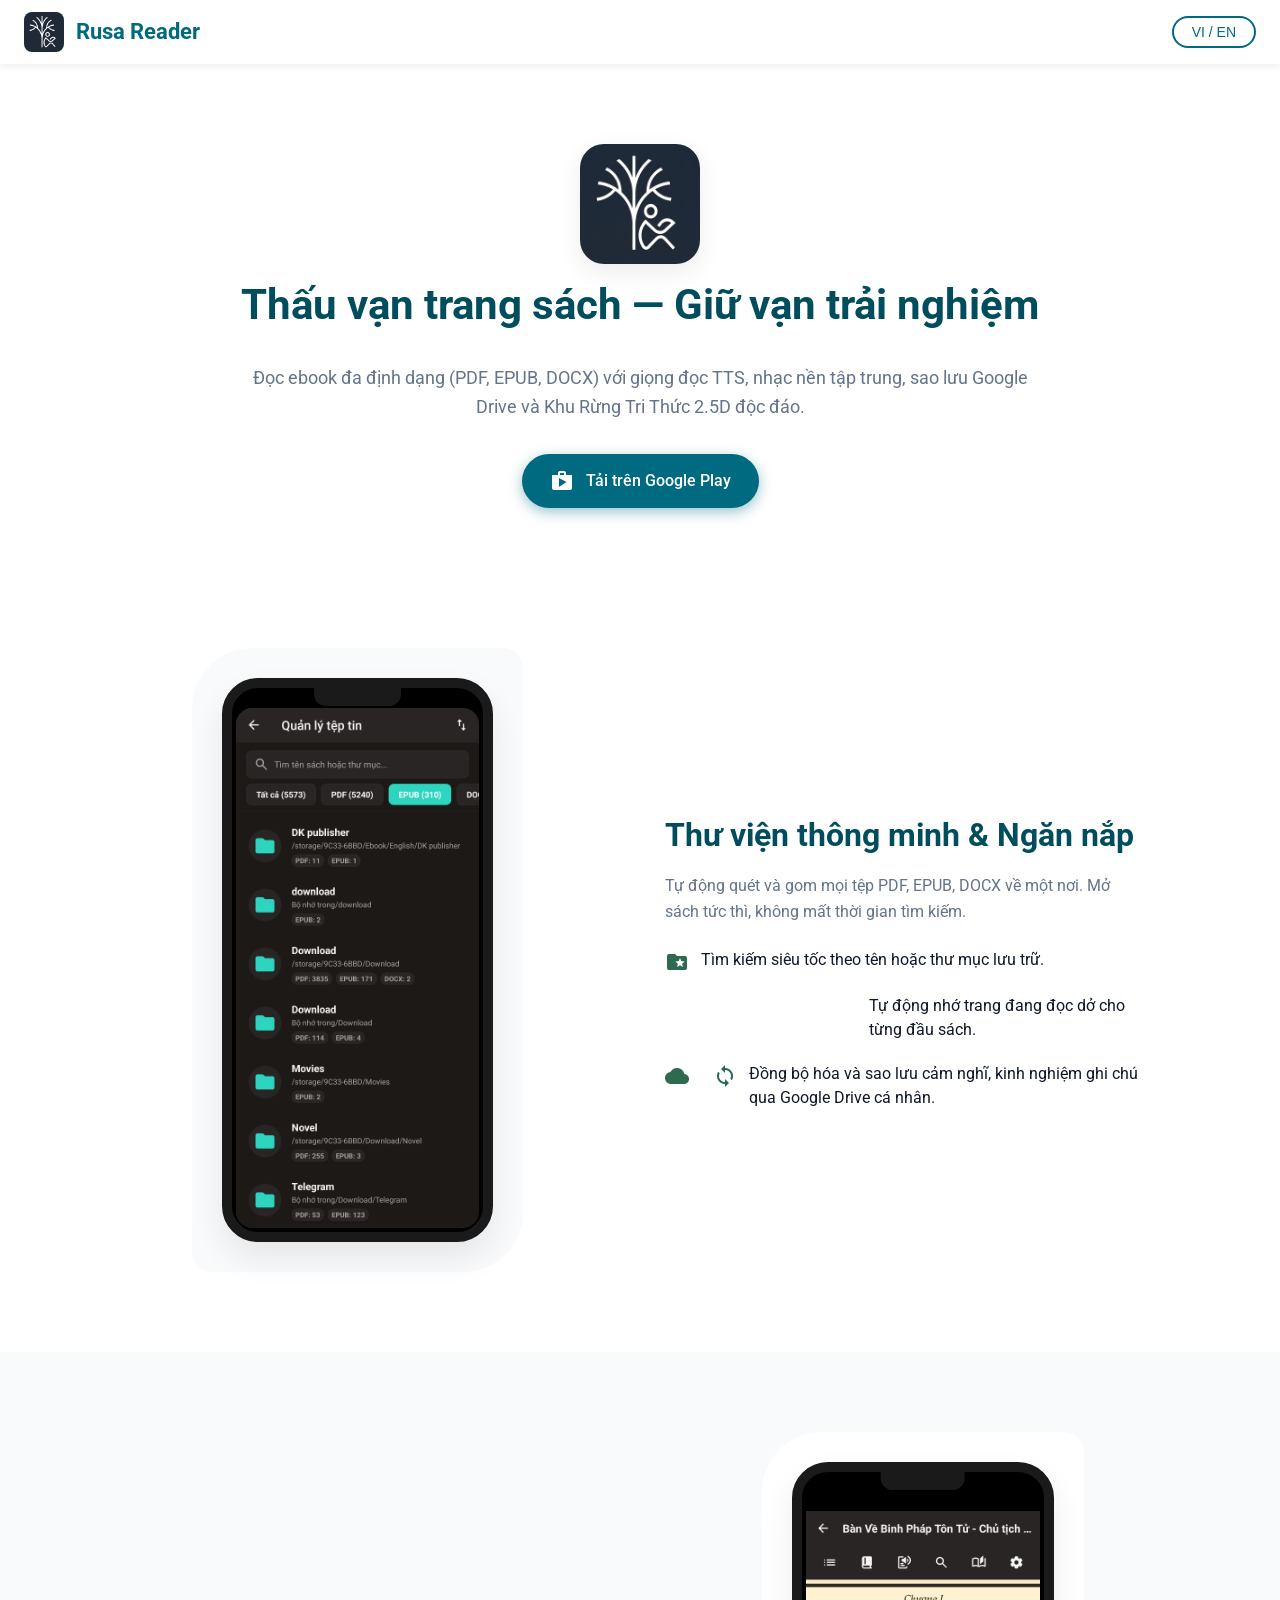
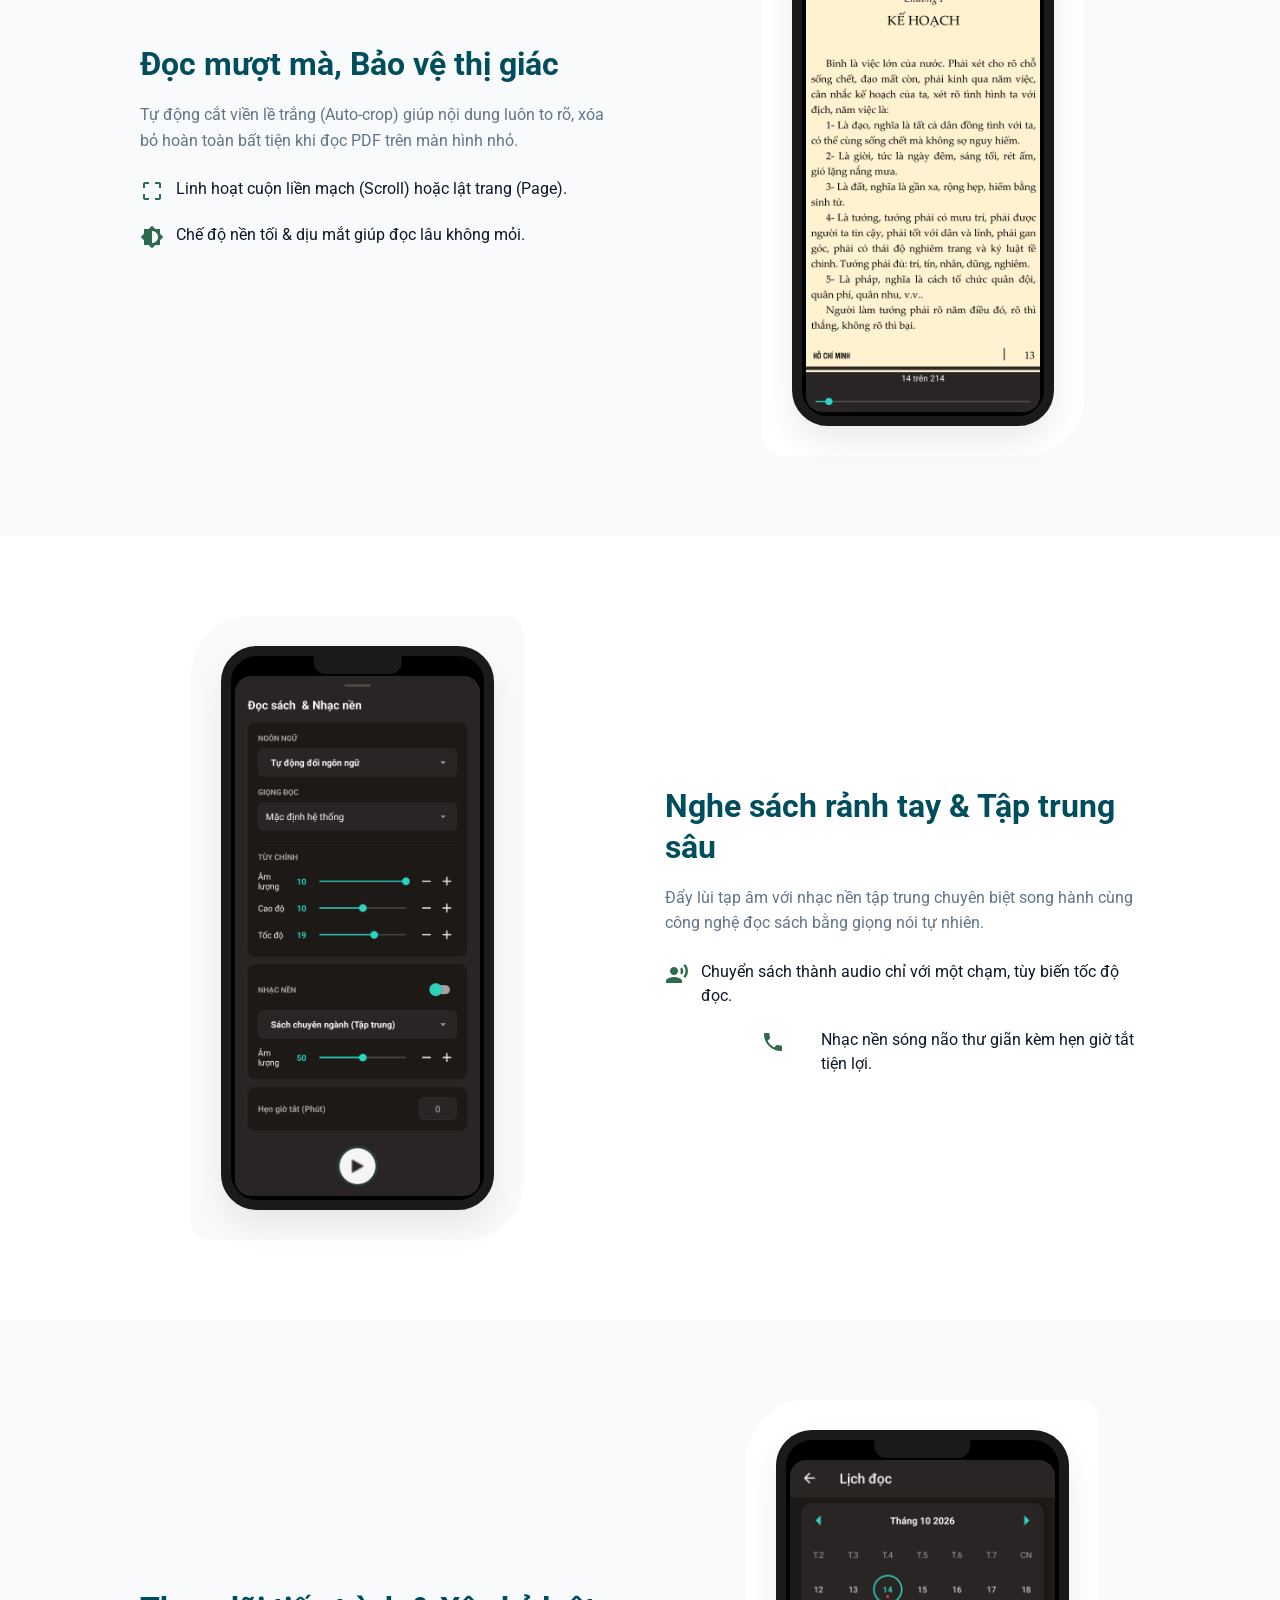
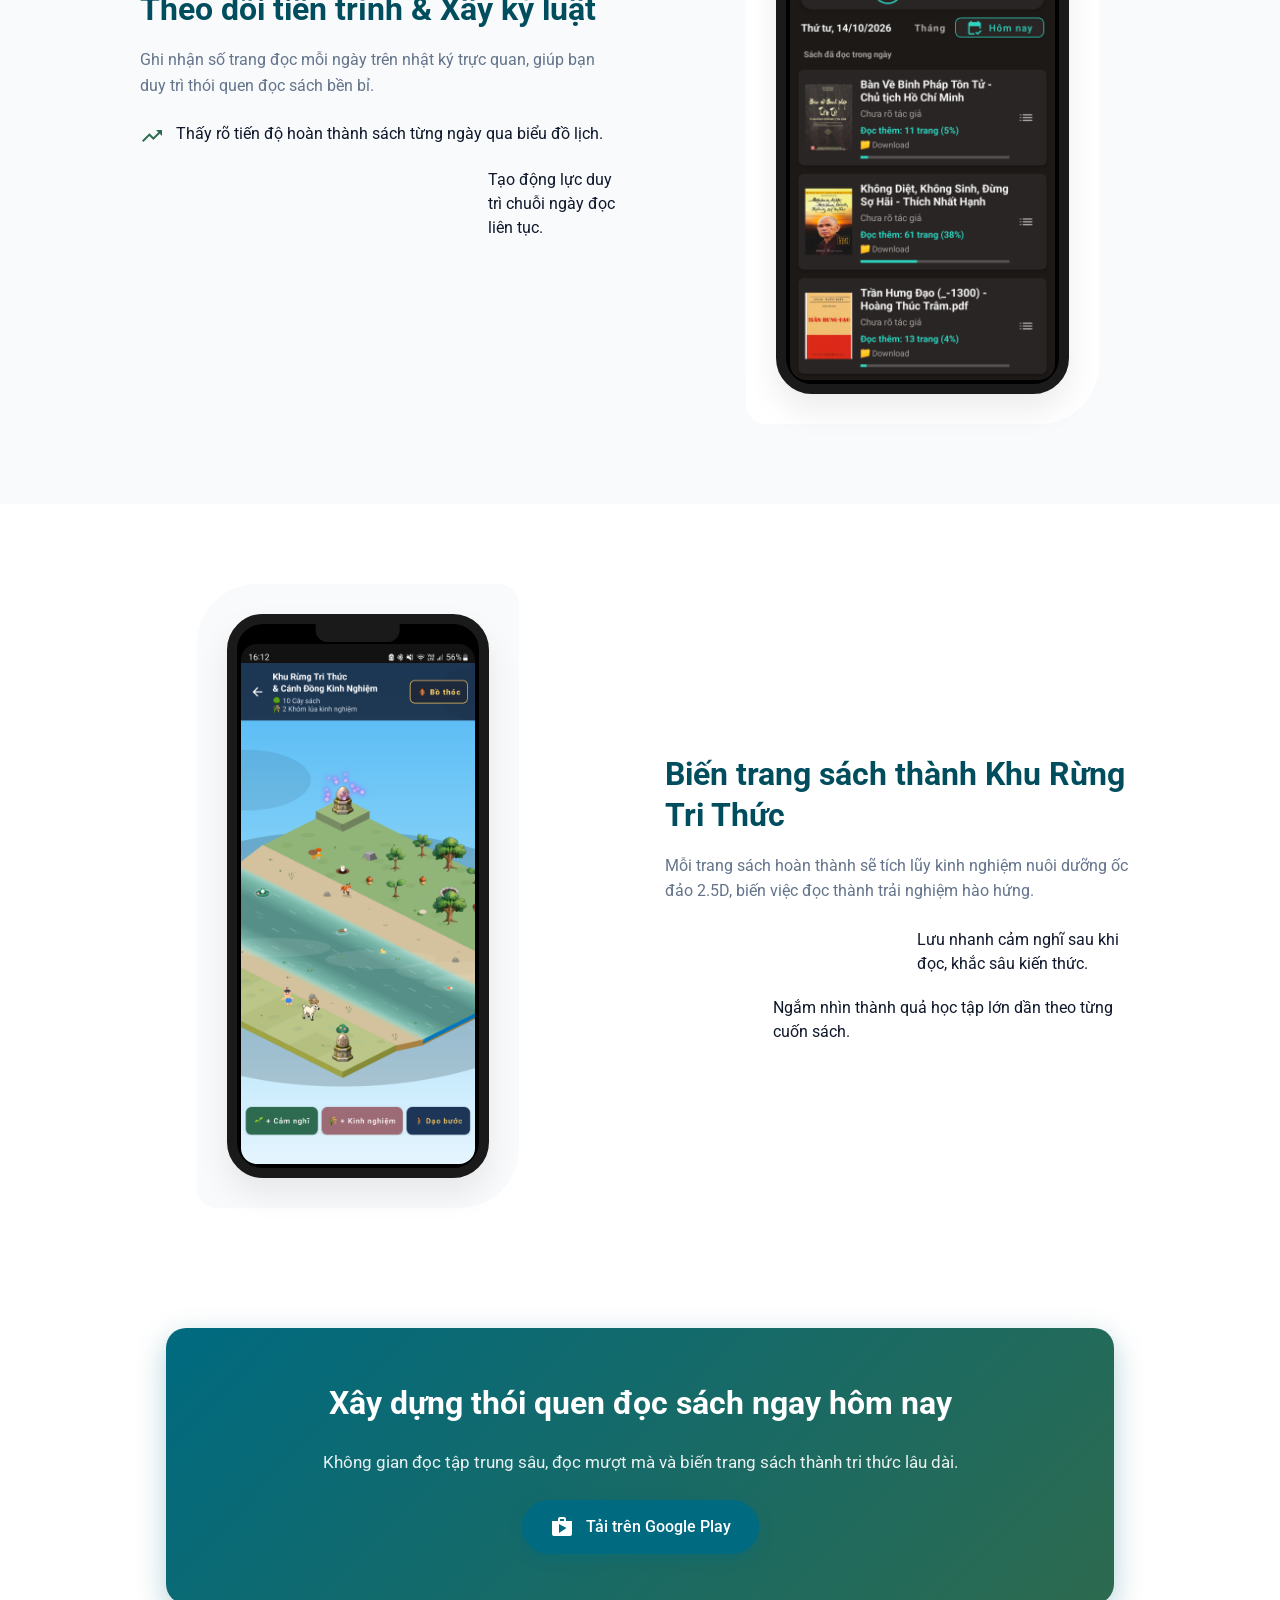
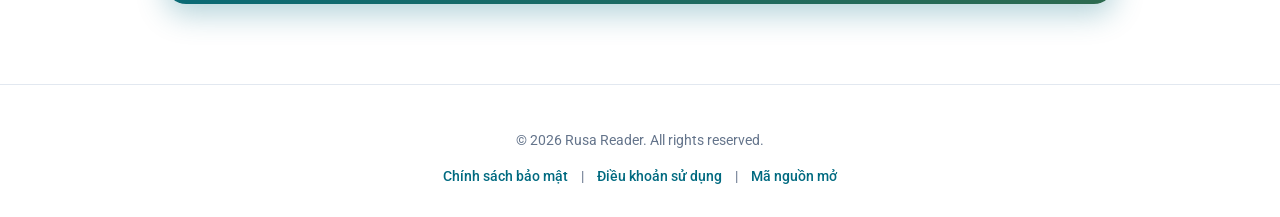
==== commit 2b725a2b: "Update index.html" ====
--- a/index.html
+++ b/index.html
@@ -190,7 +190,7 @@
         </p>
         <a href="https://play.google.com/store/apps/details?id=com.lathedo.rusareader" class="playstore-btn mt-4" target="_blank" style="margin-top: 24px; display: inline-flex;">
             <i class="material-icons">shop</i>
-            <span data-i18n="download_cta">Tải ứng dụng miễn phí</span>
+            <span data-i18n="download_cta">Tải trên Google Play</span>
         </a>
     </div>
 </section>
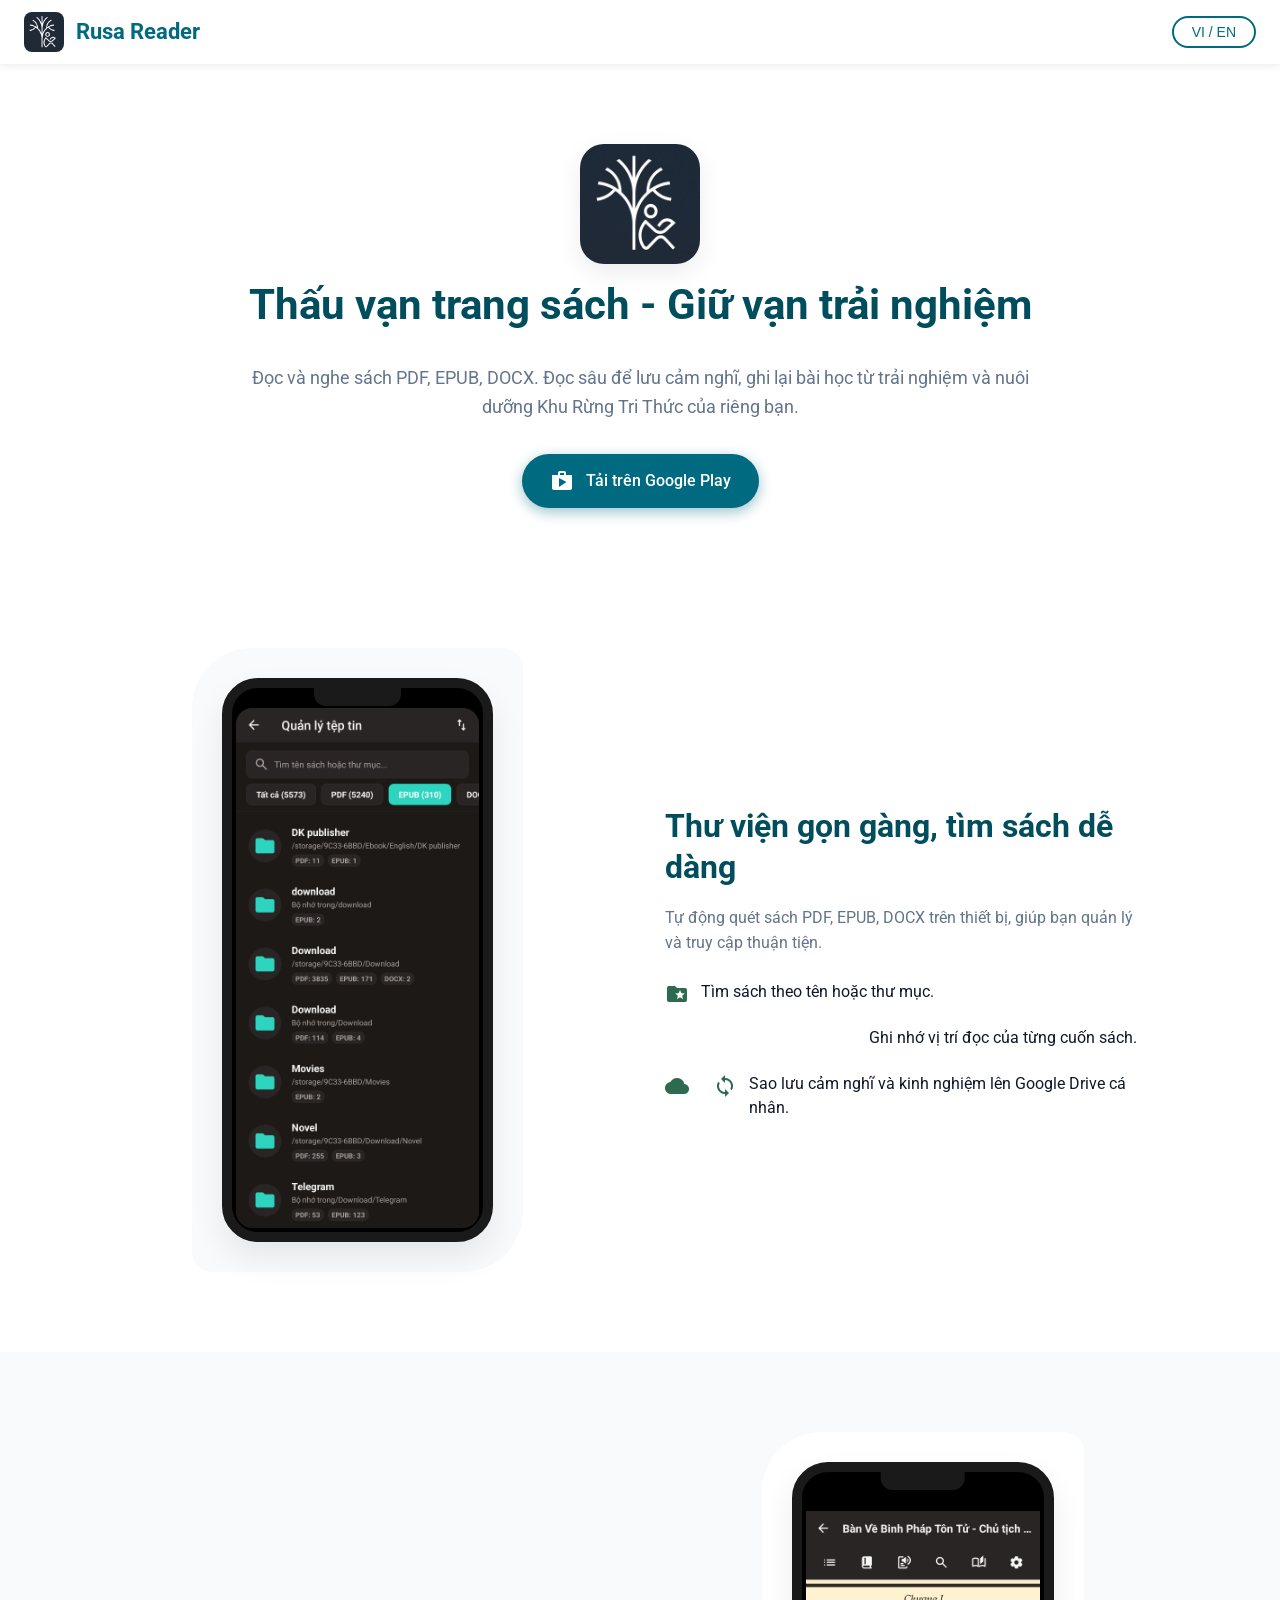
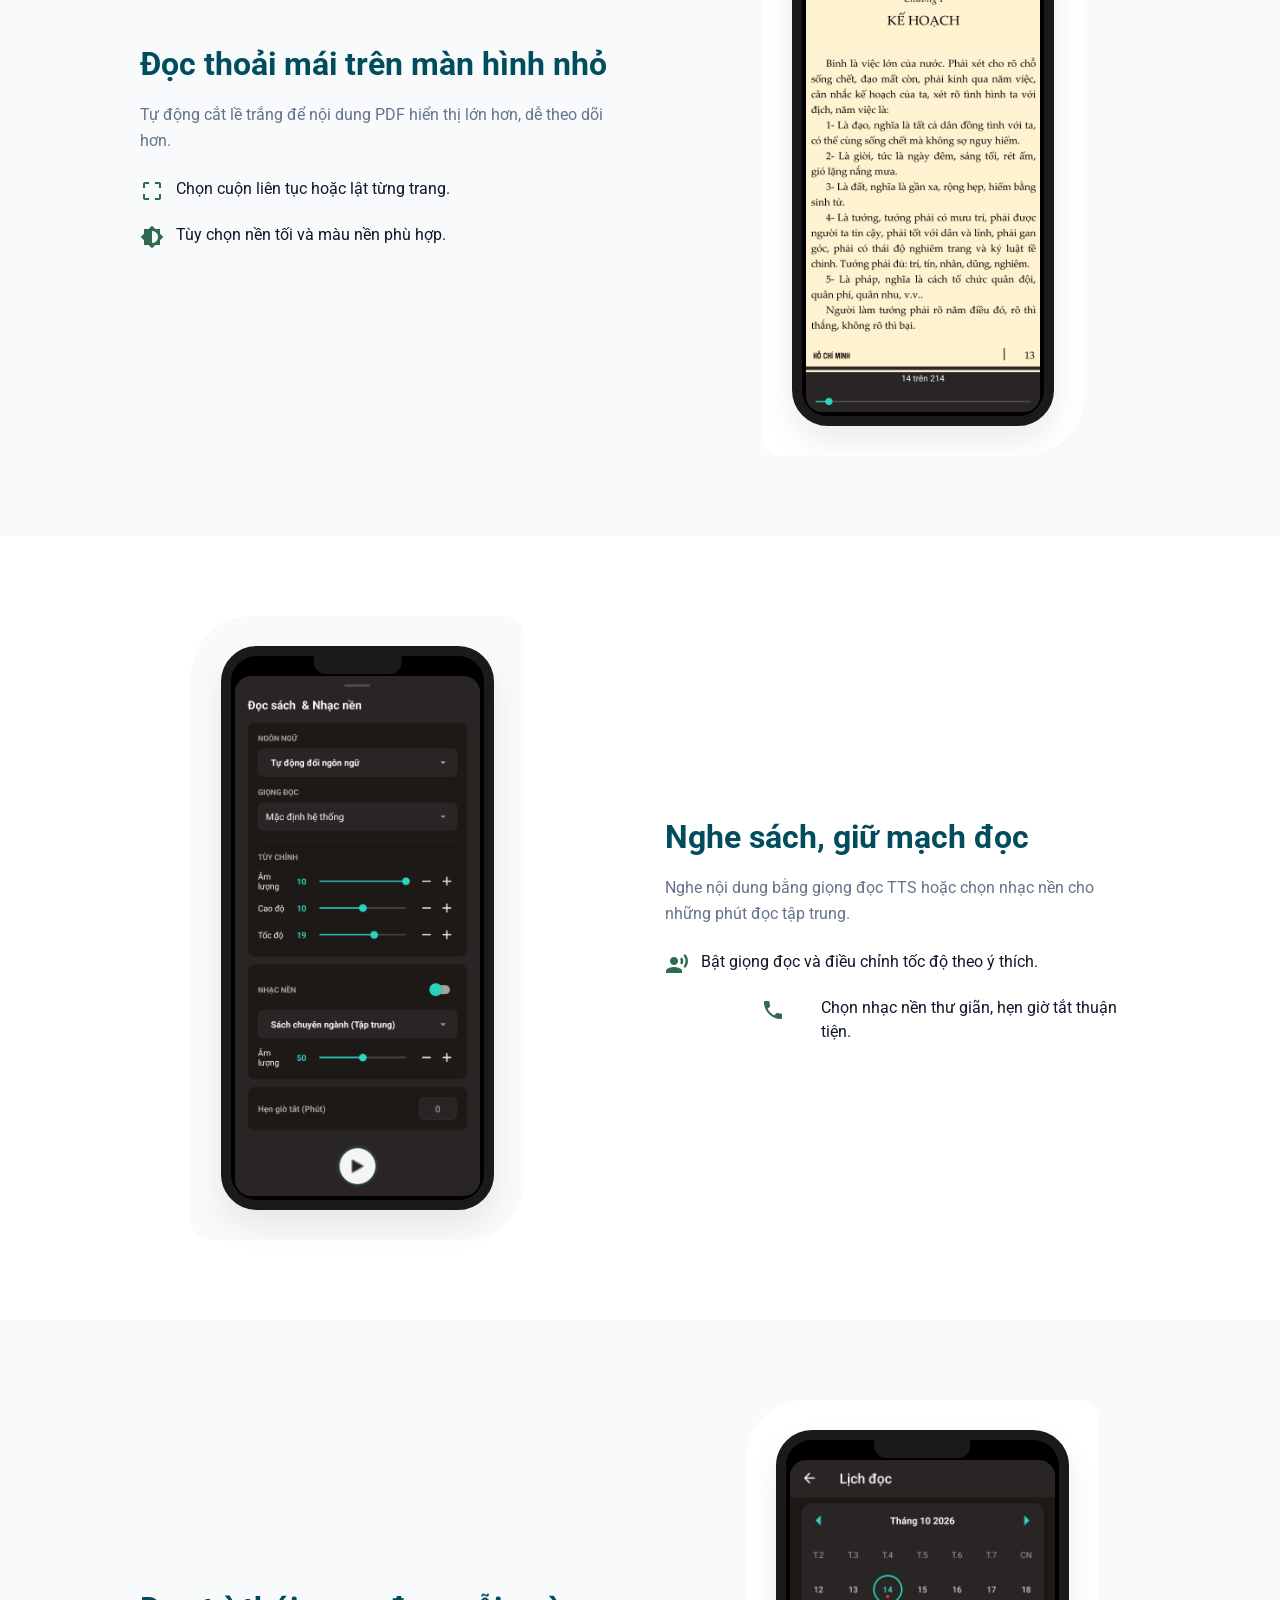
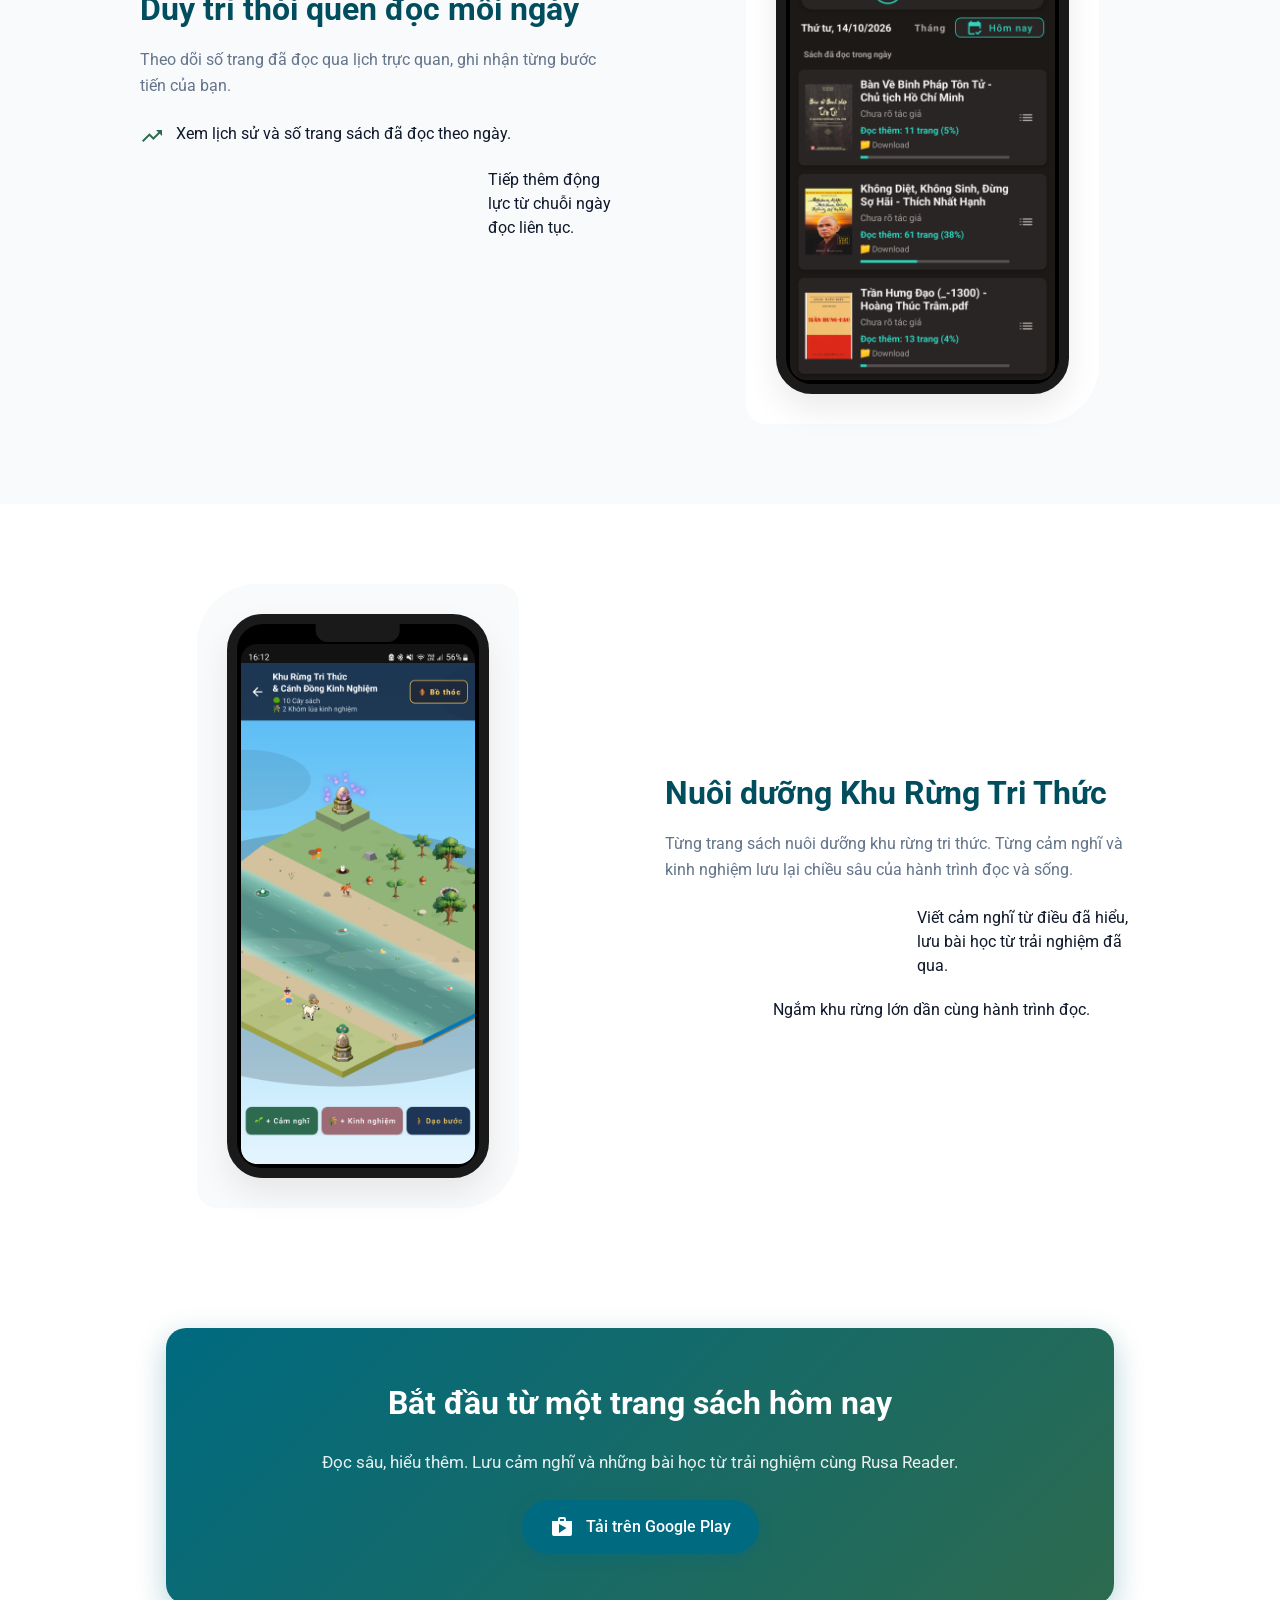
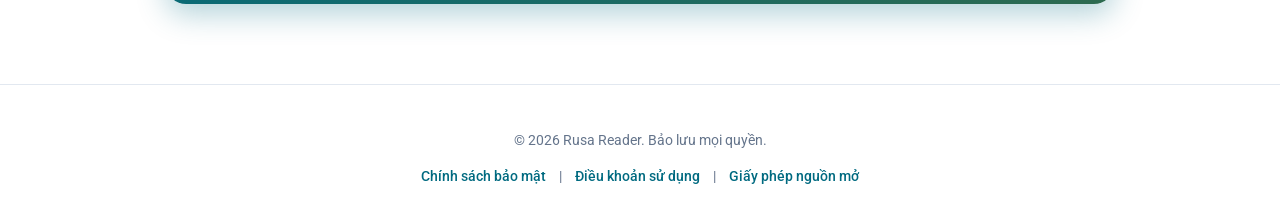
==== commit 65ac4971: "Update index.html" ====
--- a/index.html
+++ b/index.html
@@ -3,8 +3,8 @@
 <head>
     <meta charset="UTF-8">
     <meta name="viewport" content="width=device-width, initial-scale=1.0">
-    <meta name="description" content="Rusa Reader - Trình đọc ebook thông minh hỗ trợ PDF, EPUB, DOCX kết hợp TTS, nhạc nền tập trung và Khu Rừng Tri Thức.">
-    <title>Rusa Reader - Thấu vạn trang sách, Giữ vạn trải nghiệm</title>
+    <meta name="description" content="Đọc PDF, EPUB, DOCX với Rusa Reader. Nghe sách bằng TTS, lưu cảm nghĩ, ghi lại kinh nghiệm và nuôi dưỡng Khu Rừng Tri Thức qua từng trang sách.">
+    <title>Rusa Reader - Thấu vạn trang sách - Giữ vạn trải nghiệm</title>
     <link rel="icon" type="image/png" href="logo.png">
     <link href="https://fonts.googleapis.com/css2?family=Roboto:wght@300;400;500;700&display=swap" rel="stylesheet">
     <link href="https://fonts.googleapis.com/icon?family=Material+Icons" rel="stylesheet">
@@ -13,7 +13,7 @@
 <body>
 <div class="toolbar">
     <div class="toolbar-logo">
-        <img src="logo.png" alt="Rusa Reader Logo">
+        <img src="logo.png" alt="Logo Rusa Reader">
         Rusa Reader
     </div>
     <div class="toolbar-actions">
@@ -24,9 +24,9 @@
 <section class="hero-section">
     <div class="hero-content">
         <img src="logo.png" alt="Rusa Reader" class="hero-logo">
-        <h1 class="hero-slogan" data-i18n="slogan">Thấu vạn trang sách — Giữ vạn trải nghiệm</h1>
-        <p class="hero-subtitle" data-i18n="hero_desc">Đọc ebook đa định dạng (PDF, EPUB, DOCX) với giọng đọc TTS, nhạc nền tập trung, sao lưu Google Drive và Khu Rừng Tri Thức 2.5D độc đáo.</p>
-        <a href="https://play.google.com/store/apps/details?id=com.lathedo.rusareader" class="playstore-btn" target="_blank">
+        <h1 class="hero-slogan" data-i18n="slogan">Thấu vạn trang sách - Giữ vạn trải nghiệm</h1>
+        <p class="hero-subtitle" data-i18n="hero_desc">Đọc và nghe sách PDF, EPUB, DOCX. Đọc sâu để lưu cảm nghĩ, ghi lại bài học từ trải nghiệm và nuôi dưỡng Khu Rừng Tri Thức của riêng bạn.</p>
+        <a href="https://play.google.com/store/apps/details?id=com.lathedo.rusareader" class="playstore-btn" target="_blank" rel="noopener noreferrer">
             <i class="material-icons">shop</i>
             <span data-i18n="download">Tải trên Google Play</span>
         </a>
@@ -39,27 +39,25 @@
         <div class="feature-visual">
             <div class="mockup-shape">
                 <div class="device-frame">
-                    <img src="folder.png" alt="Thư viện thông minh & Ngăn nắp" title="Quản lý thư viện">
+                    <img src="folder.png" alt="Thư viện gọn gàng, tìm sách dễ dàng" title="Quản lý thư viện">
                 </div>
             </div>
         </div>
         <div class="feature-text">
-            <h2 class="feature-title" data-i18n="feat1_title">Thư viện thông minh & Ngăn nắp</h2>
-            <p class="feature-desc" data-i18n="feat1_desc">
-                Tự động quét và gom mọi tệp PDF, EPUB, DOCX về một nơi. Mở sách tức thì, không mất thời gian tìm kiếm.
-            </p>
+            <h2 class="feature-title" data-i18n="feat1_title">Thư viện gọn gàng, tìm sách dễ dàng</h2>
+            <p class="feature-desc" data-i18n="feat1_desc">Tự động quét sách PDF, EPUB, DOCX trên thiết bị, giúp bạn quản lý và truy cập thuận tiện.</p>
             <ul class="feature-list mt-4">
                 <li>
                     <i class="material-icons accent-icon">folder_special</i>
-                    <span data-i18n="feat1_list1">Tìm kiếm siêu tốc theo tên hoặc thư mục lưu trữ.</span>
+                    <span data-i18n="feat1_list1">Tìm sách theo tên hoặc thư mục.</span>
                 </li>
                 <li>
                     <i class="material-icons accent-icon">category</i>
-                    <span data-i18n="feat1_list2">Tự động nhớ trang đang đọc dở cho từng đầu sách.</span>
+                    <span data-i18n="feat1_list2">Ghi nhớ vị trí đọc của từng cuốn sách.</span>
                 </li>
                 <li>
                     <i class="material-icons accent-icon">cloud_sync</i>
-                    <span data-i18n="feat1_list3">Đồng bộ hóa và sao lưu cảm nghĩ, kinh nghiệm ghi chú qua Google Drive cá nhân.</span>
+                    <span data-i18n="feat1_list3">Sao lưu cảm nghĩ và kinh nghiệm lên Google Drive cá nhân.</span>
                 </li>
             </ul>
         </div>
@@ -72,52 +70,48 @@
         <div class="feature-visual">
             <div class="mockup-shape">
                 <div class="device-frame">
-                    <img src="filter.png" alt="Đọc mượt mà, Bảo vệ thị giác" title="Trải nghiệm đọc">
+                    <img src="filter.png" alt="Đọc thoải mái trên màn hình nhỏ" title="Trải nghiệm đọc">
                 </div>
             </div>
         </div>
         <div class="feature-text">
-            <h2 class="feature-title" data-i18n="feat2_title">Đọc mượt mà, Bảo vệ thị giác</h2>
-            <p class="feature-desc" data-i18n="feat2_desc">
-                Tự động cắt viền lề trắng (Auto-crop) giúp nội dung luôn to rõ, xóa bỏ hoàn toàn bất tiện khi đọc PDF trên màn hình nhỏ.
-            </p>
+            <h2 class="feature-title" data-i18n="feat2_title">Đọc thoải mái trên màn hình nhỏ</h2>
+            <p class="feature-desc" data-i18n="feat2_desc">Tự động cắt lề trắng để nội dung PDF hiển thị lớn hơn, dễ theo dõi hơn.</p>
             <ul class="feature-list mt-4">
                 <li>
                     <i class="material-icons accent-icon">crop_free</i>
-                    <span data-i18n="feat2_list1">Linh hoạt cuộn liền mạch (Scroll) hoặc lật trang (Page).</span>
+                    <span data-i18n="feat2_list1">Chọn cuộn liên tục hoặc lật từng trang.</span>
                 </li>
                 <li>
                     <i class="material-icons accent-icon">brightness_6</i>
-                    <span data-i18n="feat2_list2">Chế độ nền tối & dịu mắt giúp đọc lâu không mỏi.</span>
+                    <span data-i18n="feat2_list2">Tùy chọn nền tối và màu nền phù hợp.</span>
                 </li>
             </ul>
         </div>
     </div>
 </section>
 
-<!-- Tính năng 3: Nhạc nền & TTS -->
+<!-- Tính năng 3: Nhạc nền và TTS -->
 <section class="feature-section bg-white">
     <div class="container-inner layout-zigzag">
         <div class="feature-visual">
             <div class="mockup-shape">
                 <div class="device-frame">
-                    <img src="TTS.png" alt="Nghe sách rảnh tay & Tập trung sâu" title="Đọc sách và Nhạc nền">
+                    <img src="TTS.png" alt="Nghe sách, giữ mạch đọc" title="Giọng đọc và nhạc nền">
                 </div>
             </div>
         </div>
         <div class="feature-text">
-            <h2 class="feature-title" data-i18n="feat3_title">Nghe sách rảnh tay & Tập trung sâu</h2>
-            <p class="feature-desc" data-i18n="feat3_desc">
-                Đẩy lùi tạp âm với nhạc nền tập trung chuyên biệt song hành cùng công nghệ đọc sách bằng giọng nói tự nhiên.
-            </p>
+            <h2 class="feature-title" data-i18n="feat3_title">Nghe sách, giữ mạch đọc</h2>
+            <p class="feature-desc" data-i18n="feat3_desc">Nghe nội dung bằng giọng đọc TTS hoặc chọn nhạc nền cho những phút đọc tập trung.</p>
             <ul class="feature-list mt-4">
                 <li>
                     <i class="material-icons accent-icon">record_voice_over</i>
-                    <span data-i18n="feat3_list1">Chuyển sách thành audio chỉ với một chạm, tùy biến tốc độ đọc.</span>
+                    <span data-i18n="feat3_list1">Bật giọng đọc và điều chỉnh tốc độ theo ý thích.</span>
                 </li>
                 <li>
                     <i class="material-icons accent-icon">headphones</i>
-                    <span data-i18n="feat3_list2">Nhạc nền sóng não thư giãn kèm hẹn giờ tắt tiện lợi.</span>
+                    <span data-i18n="feat3_list2">Chọn nhạc nền thư giãn, hẹn giờ tắt thuận tiện.</span>
                 </li>
             </ul>
         </div>
@@ -130,52 +124,48 @@
         <div class="feature-visual">
             <div class="mockup-shape">
                 <div class="device-frame">
-                    <img src="calendar.png" alt="Theo dõi tiến trình & Xây kỷ luật" title="Lịch đọc">
+                    <img src="calendar.png" alt="Duy trì thói quen đọc mỗi ngày" title="Lịch đọc">
                 </div>
             </div>
         </div>
         <div class="feature-text">
-            <h2 class="feature-title" data-i18n="feat4_title">Theo dõi tiến trình & Xây kỷ luật</h2>
-            <p class="feature-desc" data-i18n="feat4_desc">
-                Ghi nhận số trang đọc mỗi ngày trên nhật ký trực quan, giúp bạn duy trì thói quen đọc sách bền bỉ.
-            </p>
+            <h2 class="feature-title" data-i18n="feat4_title">Duy trì thói quen đọc mỗi ngày</h2>
+            <p class="feature-desc" data-i18n="feat4_desc">Theo dõi số trang đã đọc qua lịch trực quan, ghi nhận từng bước tiến của bạn.</p>
             <ul class="feature-list mt-4">
                 <li>
                     <i class="material-icons accent-icon">trending_up</i>
-                    <span data-i18n="feat4_list1">Thấy rõ tiến độ hoàn thành sách từng ngày qua biểu đồ lịch.</span>
+                    <span data-i18n="feat4_list1">Xem lịch sử và số trang sách đã đọc theo ngày.</span>
                 </li>
                 <li>
                     <i class="material-icons accent-icon">calendar_month</i>
-                    <span data-i18n="feat4_list2">Tạo động lực duy trì chuỗi ngày đọc liên tục.</span>
+                    <span data-i18n="feat4_list2">Tiếp thêm động lực từ chuỗi ngày đọc liên tục.</span>
                 </li>
             </ul>
         </div>
     </div>
 </section>
 
-<!-- Tính năng 5: Gamification -->
+<!-- Tính năng 5: Khu Rừng Tri Thức -->
 <section class="feature-section bg-white">
     <div class="container-inner layout-zigzag">
         <div class="feature-visual">
             <div class="mockup-shape">
                 <div class="device-frame">
-                    <img src="forest.png" alt="Biến trang sách thành Khu Rừng Tri Thức" title="Gamification">
+                    <img src="forest.png" alt="Nuôi dưỡng Khu Rừng Tri Thức" title="Khu Rừng Tri Thức">
                 </div>
             </div>
         </div>
         <div class="feature-text">
-            <h2 class="feature-title" data-i18n="feat5_title">Biến trang sách thành Khu Rừng Tri Thức</h2>
-            <p class="feature-desc" data-i18n="feat5_desc">
-                Mỗi trang sách hoàn thành sẽ tích lũy kinh nghiệm nuôi dưỡng ốc đảo 2.5D, biến việc đọc thành trải nghiệm hào hứng.
-            </p>
+            <h2 class="feature-title" data-i18n="feat5_title">Nuôi dưỡng Khu Rừng Tri Thức</h2>
+            <p class="feature-desc" data-i18n="feat5_desc">Từng trang sách nuôi dưỡng khu rừng tri thức. Từng cảm nghĩ và kinh nghiệm lưu lại chiều sâu của hành trình đọc và sống.</p>
             <ul class="feature-list mt-4">
                 <li>
                     <i class="material-icons accent-icon">psychology</i>
-                    <span data-i18n="feat5_list1">Lưu nhanh cảm nghĩ sau khi đọc, khắc sâu kiến thức.</span>
+                    <span data-i18n="feat5_list1">Viết cảm nghĩ từ điều đã hiểu, lưu bài học từ trải nghiệm đã qua.</span>
                 </li>
                 <li>
                     <i class="material-icons accent-icon">park</i>
-                    <span data-i18n="feat5_list2">Ngắm nhìn thành quả học tập lớn dần theo từng cuốn sách.</span>
+                    <span data-i18n="feat5_list2">Ngắm khu rừng lớn dần cùng hành trình đọc.</span>
                 </li>
             </ul>
         </div>
@@ -184,11 +174,9 @@
 
 <section class="cta-section">
     <div class="super__free">
-        <h3 class="super__free-h3" data-i18n="free_title">Xây dựng thói quen đọc sách ngay hôm nay</h3>
-        <p class="super__free-description" data-i18n="free_desc">
-            Không gian đọc tập trung sâu, đọc mượt mà và biến trang sách thành tri thức lâu dài.
-        </p>
-        <a href="https://play.google.com/store/apps/details?id=com.lathedo.rusareader" class="playstore-btn mt-4" target="_blank" style="margin-top: 24px; display: inline-flex;">
+        <h3 class="super__free-h3" data-i18n="free_title">Bắt đầu từ một trang sách hôm nay</h3>
+        <p class="super__free-description" data-i18n="free_desc">Đọc sâu, hiểu thêm. Lưu cảm nghĩ và những bài học từ trải nghiệm cùng Rusa Reader.</p>
+        <a href="https://play.google.com/store/apps/details?id=com.lathedo.rusareader" class="playstore-btn mt-4" target="_blank" rel="noopener noreferrer" style="margin-top: 24px; display: inline-flex;">
             <i class="material-icons">shop</i>
             <span data-i18n="download_cta">Tải trên Google Play</span>
         </a>
@@ -196,10 +184,10 @@
 </section>
 
 <div class="footer">
-    <p>&copy; 2026 Rusa Reader. All rights reserved.</p>
+    <p>&copy; 2026 Rusa Reader. Bảo lưu mọi quyền.</p>
     <a href="policy_vi.html" id="link-policy" data-i18n="policy">Chính sách bảo mật</a> |
     <a href="terms_vi.html" id="link-terms" data-i18n="terms">Điều khoản sử dụng</a> |
-    <a href="licenses_vi.html" id="link-licenses" data-i18n="licenses">Mã nguồn mở</a>
+    <a href="licenses_vi.html" id="link-licenses" data-i18n="licenses">Giấy phép nguồn mở</a>
 </div>
 
 <script src="script.js"></script>
